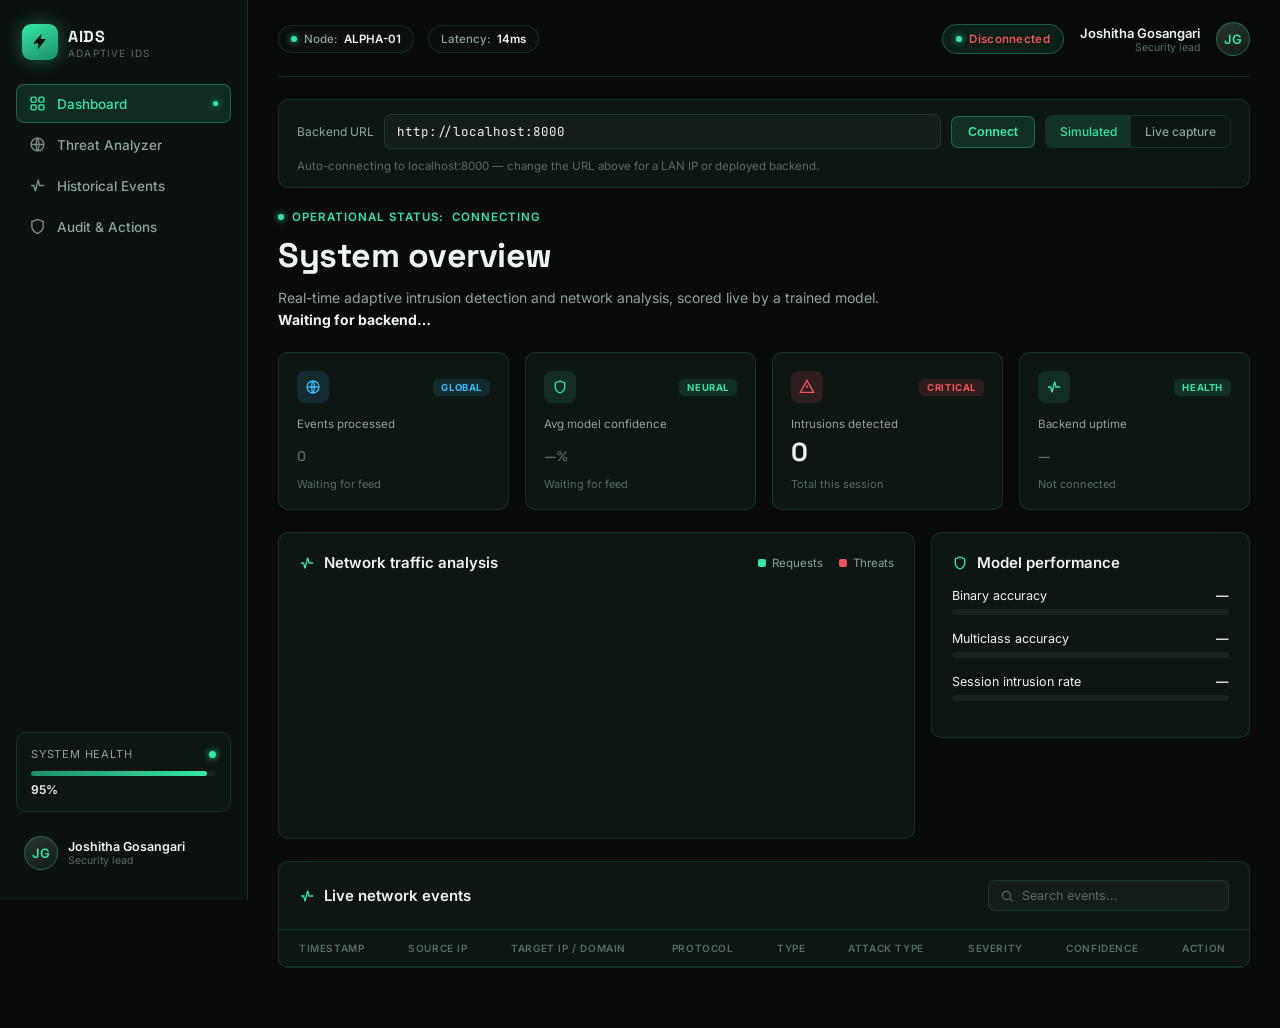
==== frontend/index.html @ ccc73e3b "Fix UI mock data on connection" ====
<!DOCTYPE html>
<html lang="en">
<head>
<meta charset="UTF-8">
<meta name="viewport" content="width=device-width, initial-scale=1.0">
<title>AIDS — Adaptive Intrusion Detection System</title>
<link rel="preconnect" href="https://fonts.googleapis.com">
<link href="https://fonts.googleapis.com/css2?family=Space+Grotesk:wght@500;600;700&family=Inter:wght@400;500;600&family=JetBrains+Mono:wght@400;500;600&display=swap" rel="stylesheet">
<style>
  :root{
    --bg:#080b0a;
    --bg-elev:#0c1210;
    --card:#0e1613;
    --card-hover:#101c17;
    --border:rgba(52,225,161,0.14);
    --border-strong:rgba(52,225,161,0.32);
    --green:#34e7a6;
    --green-dim:#1c8f68;
    --cyan:#38bdf8;
    --red:#f0525a;
    --amber:#f5b942;
    --text-primary:#eef4f1;
    --text-secondary:#8fa39a;
    --text-muted:#5a6b63;
    --radius:10px;
  }
  *{box-sizing:border-box; margin:0; padding:0;}
  body{
    background:var(--bg);
    color:var(--text-primary);
    font-family:'Inter',sans-serif;
    display:flex;
    min-height:100vh;
  }
  ::selection{ background:var(--green-dim); color:#04120c; }
  .mono{ font-family:'JetBrains Mono',monospace; }
  .display{ font-family:'Space Grotesk',sans-serif; }

  /* ---------- Sidebar ---------- */
  .sidebar{
    width:248px; flex-shrink:0; background:var(--bg-elev);
    border-right:1px solid var(--border); display:flex; flex-direction:column;
    padding:20px 16px; position:sticky; top:0; height:100vh;
  }
  .brand{ display:flex; align-items:center; gap:10px; padding:4px 6px 24px; }
  .brand-mark{
    width:36px; height:36px; border-radius:9px;
    background:linear-gradient(155deg,var(--green),var(--green-dim));
    display:flex; align-items:center; justify-content:center;
    box-shadow:0 0 18px rgba(52,225,161,0.35);
  }
  .brand-name{ font-family:'Space Grotesk',sans-serif; font-weight:700; font-size:16px; letter-spacing:0.5px; }
  .brand-sub{ font-size:10px; color:var(--text-muted); letter-spacing:1.2px; text-transform:uppercase; }

  nav{ display:flex; flex-direction:column; gap:2px; flex:1; }
  .nav-item{
    display:flex; align-items:center; gap:11px;
    padding:10px 12px; border-radius:8px;
    color:var(--text-secondary); font-size:13.5px; font-weight:500;
    cursor:pointer; border:1px solid transparent;
    transition:background .15s, color .15s; position:relative;
  }
  .nav-item svg{ width:17px; height:17px; flex-shrink:0; opacity:.85; }
  .nav-item:hover{ background:rgba(52,225,161,0.06); color:var(--text-primary); }
  .nav-item.active{
    background:rgba(52,225,161,0.12); color:var(--green); border-color:var(--border-strong);
  }
  .nav-item.active svg{ opacity:1; }
  .nav-dot{ width:5px; height:5px; border-radius:50%; background:var(--green); margin-left:auto; box-shadow:0 0 6px var(--green); }

  .health-card{ margin-top:16px; padding:14px; border-radius:var(--radius); background:var(--card); border:1px solid var(--border); }
  .health-top{ display:flex; justify-content:space-between; align-items:center; font-size:11px; color:var(--text-secondary); text-transform:uppercase; letter-spacing:.8px; margin-bottom:10px; }
  .health-dot{ width:7px; height:7px; border-radius:50%; background:var(--green); box-shadow:0 0 6px var(--green); }
  .health-bar-track{ height:5px; border-radius:4px; background:rgba(255,255,255,0.06); overflow:hidden; margin-bottom:6px; }
  .health-bar-fill{ height:100%; border-radius:4px; background:linear-gradient(90deg,var(--green-dim),var(--green)); width:95%; }
  .health-val{ font-size:12px; color:var(--text-primary); font-weight:600; }

  .profile-mini{ display:flex; align-items:center; gap:10px; margin-top:14px; padding:10px 8px; border-radius:8px; }
  .avatar{
    width:34px; height:34px; border-radius:50%;
    background:linear-gradient(155deg,#2a3630,#131a17);
    border:1px solid var(--border-strong);
    display:flex; align-items:center; justify-content:center;
    font-size:13px; font-weight:600; color:var(--green);
  }
  .profile-name{ font-size:12.5px; font-weight:600; }
  .profile-role{ font-size:10.5px; color:var(--text-muted); }

  /* ---------- Main ---------- */
  main{ flex:1; min-width:0; padding:22px 30px 60px; }
  .topbar{
    display:flex; align-items:center; justify-content:space-between;
    padding-bottom:20px; margin-bottom:22px; border-bottom:1px solid var(--border);
  }
  .topbar-left{ display:flex; align-items:center; gap:14px; }
  .pill{
    display:flex; align-items:center; gap:7px;
    font-size:11.5px; font-weight:500; color:var(--text-secondary);
    padding:6px 12px; border-radius:20px; border:1px solid var(--border);
    background:rgba(255,255,255,0.02);
  }
  .pill b{ color:var(--text-primary); font-weight:600; }
  .pulse{ width:6px; height:6px; border-radius:50%; background:var(--green); box-shadow:0 0 6px var(--green); animation:pulse 1.8s infinite; }
  @keyframes pulse{ 0%,100%{opacity:1;} 50%{opacity:.35;} }
  .topbar-right{ display:flex; align-items:center; gap:16px; }
  .topbar-user{ text-align:right; }
  .topbar-user .name{ font-size:13px; font-weight:600; }
  .topbar-user .role{ font-size:10.5px; color:var(--text-muted); }
  .live-badge{
    display:flex; align-items:center; gap:7px;
    background:rgba(52,225,161,0.1); border:1px solid var(--border-strong);
    color:var(--green); font-size:11.5px; font-weight:600;
    padding:7px 13px; border-radius:20px; letter-spacing:.3px;
  }

  .conn-bar{ background:var(--card); border:1px solid var(--border); border-radius:var(--radius); padding:14px 18px; margin-bottom:22px; }
  .conn-row{ display:flex; align-items:center; gap:10px; flex-wrap:wrap; }
  .conn-row label{ font-size:12px; color:var(--text-secondary); white-space:nowrap; }
  #backendUrl{
    flex:1; min-width:220px; background:rgba(255,255,255,0.03); border:1px solid var(--border);
    color:var(--text-primary); font-size:12.5px; padding:8px 12px; border-radius:7px; outline:none;
  }
  #backendUrl:focus{ border-color:var(--border-strong); }
  .conn-btn{
    background:rgba(52,225,161,0.12); border:1px solid var(--border-strong); color:var(--green);
    font-size:12.5px; font-weight:600; padding:8px 16px; border-radius:7px; cursor:pointer;
  }
  .conn-btn:hover{ background:rgba(52,225,161,0.2); }
  .mode-toggle{ display:flex; border:1px solid var(--border); border-radius:7px; overflow:hidden; }
  .mode-btn{
    background:none; border:none; color:var(--text-secondary); font-size:12px; font-weight:500;
    padding:8px 14px; cursor:pointer; font-family:'Inter',sans-serif;
  }
  .mode-btn.mode-active{ background:rgba(52,225,161,0.14); color:var(--green); }
  .conn-status{ margin-top:10px; font-size:11.5px; color:var(--text-muted); }
  .conn-status.ok{ color:var(--green); }
  .conn-status.err{ color:var(--red); }

  .status-line{ display:flex; align-items:center; gap:8px; color:var(--green); font-size:11.5px; font-weight:600; letter-spacing:1px; text-transform:uppercase; margin-bottom:10px; }
  h1.hero{ font-family:'Space Grotesk',sans-serif; font-weight:700; font-size:34px; letter-spacing:-0.5px; margin-bottom:10px; }
  .hero-desc{ color:var(--text-secondary); font-size:14px; max-width:640px; line-height:1.55; margin-bottom:22px; }
  .hero-desc b{ color:var(--text-primary); }

  .stat-grid{ display:grid; grid-template-columns:repeat(4,1fr); gap:16px; margin-bottom:22px; }
  .stat-card{
    background:var(--card); border:1px solid var(--border); border-radius:var(--radius);
    padding:18px; transition:border-color .2s, transform .2s;
  }
  .stat-card:hover{ border-color:var(--border-strong); transform:translateY(-1px); }
  .stat-top{ display:flex; align-items:center; justify-content:space-between; margin-bottom:14px; }
  .stat-icon{ width:32px; height:32px; border-radius:8px; display:flex; align-items:center; justify-content:center; }
  .stat-icon svg{ width:16px; height:16px; }
  .stat-tag{ font-size:9.5px; font-weight:700; letter-spacing:.6px; padding:3px 8px; border-radius:5px; }
  .stat-label{ font-size:11.5px; color:var(--text-secondary); margin-bottom:4px; }
  .stat-value{ font-family:'Space Grotesk',sans-serif; font-size:26px; font-weight:700; }
  .stat-value span{ font-size:14px; color:var(--text-muted); font-weight:500; }
  .stat-foot{ font-size:11px; margin-top:8px; display:flex; align-items:center; gap:5px; }

  .c-global .stat-icon{ background:rgba(56,189,248,0.12); color:var(--cyan); }
  .c-global .stat-tag{ background:rgba(56,189,248,0.12); color:var(--cyan); }
  .c-neural .stat-icon{ background:rgba(52,225,161,0.12); color:var(--green); }
  .c-neural .stat-tag{ background:rgba(52,225,161,0.12); color:var(--green); }
  .c-critical .stat-icon{ background:rgba(240,82,90,0.14); color:var(--red); }
  .c-critical .stat-tag{ background:rgba(240,82,90,0.14); color:var(--red); }
  .c-health .stat-icon{ background:rgba(52,225,161,0.12); color:var(--green); }
  .c-health .stat-tag{ background:rgba(52,225,161,0.12); color:var(--green); }
  .foot-up{ color:var(--green); } .foot-warn{ color:var(--red); } .foot-neutral{ color:var(--text-muted); }

  .insight-panel{
    background:linear-gradient(180deg, rgba(52,225,161,0.05), transparent 60%), var(--card);
    border:1px solid var(--border); border-radius:var(--radius);
    padding:20px 22px; margin-bottom:22px;
  }
  .insight-head{ display:flex; align-items:center; gap:9px; margin-bottom:12px; font-weight:600; font-size:14.5px; }
  .insight-head svg{ width:16px; height:16px; color:var(--green); }
  .insight-panel p{ font-size:13px; color:var(--text-secondary); line-height:1.75; }
  .insight-panel p + p{ margin-top:10px; }
  .insight-panel b{ color:var(--text-primary); }
  .insight-src{ margin-top:12px; font-size:11px; color:var(--text-muted); font-style:italic; }

  .grid-2{ display:grid; grid-template-columns:2fr 1fr; gap:16px; margin-bottom:22px; align-items:start; }
  .panel{ background:var(--card); border:1px solid var(--border); border-radius:var(--radius); padding:20px; }
  .panel-head{ display:flex; align-items:center; justify-content:space-between; margin-bottom:16px; }
  .panel-title{ display:flex; align-items:center; gap:9px; font-weight:600; font-size:15px; }
  .panel-title svg{ width:16px; height:16px; color:var(--green); }
  .legend{ display:flex; gap:16px; margin-left:auto; font-size:11.5px; color:var(--text-secondary); }
  .legend span{ display:inline-flex; align-items:center; gap:6px; }
  .dot{ width:8px; height:8px; border-radius:2px; }

  #chartWrap{ position:relative; height:230px; margin-top:4px; }
  #tooltip{
    position:absolute; pointer-events:none; opacity:0; transition:opacity .1s;
    background:#0c1512; border:1px solid var(--border-strong); border-radius:8px;
    padding:8px 12px; font-size:11.5px; z-index:5; white-space:nowrap;
  }
  #tooltip .t-time{ color:var(--text-muted); margin-bottom:4px; font-family:'JetBrains Mono',monospace; }
  #tooltip .t-row{ display:flex; justify-content:space-between; gap:14px; }

  .posture-row{ margin-bottom:16px; }
  .posture-top{ display:flex; justify-content:space-between; font-size:12.5px; margin-bottom:6px; }
  .posture-top b{ font-weight:600; }
  .posture-track{ height:6px; border-radius:4px; background:rgba(255,255,255,0.05); overflow:hidden; }
  .posture-fill{ height:100%; border-radius:4px; }
  .ai-note{
    margin-top:18px; padding:12px 14px; border-radius:8px;
    background:rgba(52,225,161,0.06); border:1px solid var(--border);
    font-size:12px; color:var(--text-secondary); line-height:1.6;
    display:flex; gap:10px;
  }
  .ai-note .bar{ width:3px; border-radius:2px; background:var(--green); flex-shrink:0; }
  .ai-note b{ color:var(--text-primary); }

  .table-panel{ background:var(--card); border:1px solid var(--border); border-radius:var(--radius); overflow:hidden; }
  .table-top{ display:flex; align-items:center; gap:12px; padding:18px 20px; border-bottom:1px solid var(--border); flex-wrap:wrap; }
  .table-title{ display:flex; align-items:center; gap:9px; font-weight:600; font-size:15px; margin-right:auto; }
  .table-title svg{ width:16px; height:16px; color:var(--green); }
  .search-box{
    display:flex; align-items:center; gap:8px;
    background:rgba(255,255,255,0.03); border:1px solid var(--border); border-radius:7px;
    padding:7px 11px; min-width:200px;
  }
  .search-box svg{ width:14px; height:14px; color:var(--text-muted); flex-shrink:0; }
  .search-box input{
    background:none; border:none; outline:none; color:var(--text-primary);
    font-size:12.5px; width:100%; font-family:'Inter',sans-serif;
  }
  .search-box input::placeholder{ color:var(--text-muted); }
  select{
    background:rgba(255,255,255,0.03); border:1px solid var(--border); color:var(--text-secondary);
    font-size:12px; padding:7px 10px; border-radius:7px; outline:none; font-family:'Inter',sans-serif;
    cursor:pointer;
  }
  select:hover{ border-color:var(--border-strong); }

  table{ width:100%; border-collapse:collapse; }
  thead th{
    text-align:left; font-size:10px; letter-spacing:.6px; text-transform:uppercase;
    color:var(--text-muted); font-weight:600; padding:12px 20px; border-bottom:1px solid var(--border);
    white-space:nowrap;
  }
  tbody td{ padding:13px 20px; font-size:12.5px; border-bottom:1px solid rgba(255,255,255,0.03); white-space:nowrap; }
  tbody tr{ transition:background .3s; }
  tbody tr:hover{ background:rgba(52,225,161,0.03); }
  tbody tr.new-row{ animation:rowIn .6s ease; }
  @keyframes rowIn{ from{ background:rgba(52,225,161,0.14); } to{ background:transparent; } }
  .badge{ display:inline-block; font-size:11px; font-weight:600; padding:4px 10px; border-radius:5px; }
  .badge-normal{ background:rgba(52,225,161,0.12); color:var(--green); }
  .badge-intrusion{ background:rgba(240,82,90,0.14); color:var(--red); }
  .proto-badge{ font-family:'JetBrains Mono',monospace; font-size:10.5px; background:rgba(255,255,255,0.05); padding:3px 8px; border-radius:5px; color:var(--text-secondary); }
  .sev-badge{ font-size:10.5px; font-weight:700; padding:3px 9px; border-radius:5px; letter-spacing:.3px; }
  .sev-critical{ background:var(--red); color:#3a0508; }
  .sev-low{ background:rgba(245,185,66,0.15); color:var(--amber); }
  .sev-none{ color:var(--text-muted); }
  .ip{ font-family:'JetBrains Mono',monospace; font-size:12px; color:var(--cyan); cursor:pointer; text-decoration:underline; }
  .ip:hover { color:var(--green); }
  .conf-high{ color:var(--green); font-weight:600; }
  .conf-low{ color:var(--amber); font-weight:600; }
  .attack-type{ font-size:11.5px; color:var(--text-secondary); }
  .action-icons{ display:flex; gap:10px; }
  .action-icons button{
    background:none; border:1px solid var(--border); border-radius:6px; width:26px; height:26px;
    display:flex; align-items:center; justify-content:center; cursor:pointer; color:var(--text-secondary);
  }
  .action-icons button:hover{ border-color:var(--border-strong); color:var(--green); }
  .action-icons svg{ width:13px; height:13px; }
  .table-empty{ padding:40px 20px; text-align:center; color:var(--text-muted); font-size:13px; }

  ::-webkit-scrollbar{ width:8px; height:8px; }
  ::-webkit-scrollbar-thumb{ background:rgba(52,225,161,0.18); border-radius:8px; }
  ::-webkit-scrollbar-track{ background:transparent; }

  @media(max-width:1100px){
    .stat-grid{ grid-template-columns:repeat(2,1fr); }
    .grid-2{ grid-template-columns:1fr; }
  }

  /* Modal */
  .modal-overlay {
    position:fixed; top:0; left:0; width:100%; height:100%; background:rgba(0,0,0,0.7);
    display:flex; align-items:center; justify-content:center; z-index:100; opacity:0; pointer-events:none; transition:opacity .2s;
  }
  .modal-overlay.open { opacity:1; pointer-events:auto; }
  .modal-box {
    background:var(--card); border:1px solid var(--border); border-radius:var(--radius); padding:24px;
    width:90%; max-width:500px; transform:scale(0.95); transition:transform .2s;
  }
  .modal-overlay.open .modal-box { transform:scale(1); }
  .modal-close { float:right; background:none; border:none; color:var(--text-muted); cursor:pointer; font-size:20px; }
  .modal-close:hover { color:var(--text-primary); }

  .toast {
    position:fixed; bottom:20px; right:20px; background:var(--card); border:1px solid var(--border-strong);
    color:var(--green); padding:12px 20px; border-radius:8px; z-index:1000; display:flex; align-items:center; gap:10px;
    box-shadow: 0 4px 12px rgba(0,0,0,0.5); transform:translateY(100px); opacity:0; transition:all 0.3s;
  }
  .toast.show { transform:translateY(0); opacity:1; }
</style>
</head>
<body>

<aside class="sidebar">
  <div class="brand">
    <div class="brand-mark">
      <svg width="18" height="18" viewBox="0 0 24 24" fill="#04120c"><path d="M13 2L3 14h7l-1 8 11-14h-7l1-6z"/></svg>
    </div>
    <div>
      <div class="brand-name">AIDS</div>
      <div class="brand-sub">Adaptive IDS</div>
    </div>
  </div>

  <nav>
    <div class="nav-item active" onclick="switchTab('live')">
      <svg viewBox="0 0 24 24" fill="none" stroke="currentColor" stroke-width="2"><rect x="3" y="3" width="7" height="7" rx="1.5"/><rect x="14" y="3" width="7" height="7" rx="1.5"/><rect x="3" y="14" width="7" height="7" rx="1.5"/><rect x="14" y="14" width="7" height="7" rx="1.5"/></svg>
      Dashboard <span class="nav-dot"></span>
    </div>
    <div class="nav-item" onclick="switchTab('incidents')">
      <svg viewBox="0 0 24 24" fill="none" stroke="currentColor" stroke-width="2"><circle cx="12" cy="12" r="9"/><path d="M3 12h18M12 3c2.5 2.5 2.5 15.5 0 18M12 3c-2.5 2.5-2.5 15.5 0 18"/></svg>
      Threat Analyzer
    </div>
    <div class="nav-item" onclick="switchTab('history')">
      <svg viewBox="0 0 24 24" fill="none" stroke="currentColor" stroke-width="2"><path d="M3 12h4l2 8 4-16 2 8h6"/></svg>
      Historical Events
    </div>
    <div class="nav-item" onclick="switchTab('audit')">
      <svg viewBox="0 0 24 24" fill="none" stroke="currentColor" stroke-width="2"><path d="M12 22s8-4 8-10V5l-8-3-8 3v7c0 6 8 10 8 10z"/></svg>
      Audit & Actions
    </div>
  </nav>

  <div class="health-card">
    <div class="health-top"><span>System health</span><span class="health-dot"></span></div>
    <div class="health-bar-track"><div class="health-bar-fill" id="healthFill"></div></div>
    <div class="health-val"><span id="healthVal">95</span>%</div>
  </div>

  <div class="profile-mini">
    <div class="avatar">JG</div>
    <div>
      <div class="profile-name">Joshitha Gosangari</div>
      <div class="profile-role">Security lead</div>
    </div>
  </div>
</aside>

<main>
  <div class="topbar">
    <div class="topbar-left">
      <div class="pill"><span class="pulse"></span> Node: <b>ALPHA-01</b></div>
      <div class="pill">Latency: <b id="latencyVal">14ms</b></div>
    </div>
    <div class="topbar-right">
      <div class="live-badge" id="liveBadge"><span class="pulse"></span> <span id="liveBadgeText">Connecting…</span></div>
      <div class="topbar-user"><div class="name">Joshitha Gosangari</div><div class="role">Security lead</div></div>
      <div class="avatar">JG</div>
    </div>
  </div>

  <div class="conn-bar">
    <div class="conn-row">
      <label>Backend URL</label>
      <input id="backendUrl" type="text" placeholder="http://localhost:8000" class="mono">
      <button id="connectBtn" class="conn-btn">Connect</button>
      <div class="mode-toggle">
        <button id="modeSimBtn" class="mode-btn mode-active" data-mode="simulated">Simulated</button>
        <button id="modeLiveBtn" class="mode-btn" data-mode="live">Live capture</button>
      </div>
    </div>
    <div id="connStatus" class="conn-status">Auto-connecting to localhost:8000 — change the URL above for a LAN IP or deployed backend.</div>
  </div>

  <!-- VIEW: LIVE -->
  <section id="sec-live" class="view-section">
    <div class="status-line"><span class="pulse"></span> Operational status: <span id="opStatus">connecting</span></div>
    <h1 class="hero display">System overview</h1>
    <p class="hero-desc">Real-time adaptive intrusion detection and network analysis, scored live by a trained model. <b id="nodeCount">Waiting for backend…</b></p>

    <div class="stat-grid">
      <div class="stat-card c-global">
        <div class="stat-top">
          <div class="stat-icon"><svg viewBox="0 0 24 24" fill="none" stroke="currentColor" stroke-width="2"><circle cx="12" cy="12" r="9"/><path d="M3 12h18M12 3c2.5 2.5 2.5 15.5 0 18M12 3c-2.5 2.5-2.5 15.5 0 18"/></svg></div>
          <span class="stat-tag">GLOBAL</span>
        </div>
        <div class="stat-label">Events processed</div>
        <div class="stat-value display"><span id="attackAvg">0</span></div>
        <div class="stat-foot foot-neutral" id="attackAvgFoot">Waiting for feed</div>
      </div>
      <div class="stat-card c-neural">
        <div class="stat-top">
          <div class="stat-icon"><svg viewBox="0 0 24 24" fill="none" stroke="currentColor" stroke-width="2"><path d="M12 3l7 3v6c0 4.5-3 7.5-7 9-4-1.5-7-4.5-7-9V6l7-3z"/></svg></div>
          <span class="stat-tag">NEURAL</span>
        </div>
        <div class="stat-label">Avg model confidence</div>
        <div class="stat-value display"><span id="detAcc">—</span><span>%</span></div>
        <div class="stat-foot foot-neutral" id="detAccFoot">Waiting for feed</div>
      </div>
      <div class="stat-card c-critical">
        <div class="stat-top">
          <div class="stat-icon"><svg viewBox="0 0 24 24" fill="none" stroke="currentColor" stroke-width="2"><path d="M12 2l10 18H2L12 2z"/><path d="M12 9v5M12 17h.01"/></svg></div>
          <span class="stat-tag">CRITICAL</span>
        </div>
        <div class="stat-label">Intrusions detected</div>
        <div class="stat-value display" id="activeThreats">0</div>
        <div class="stat-foot foot-neutral" id="activeThreatsFoot">Total this session</div>
      </div>
      <div class="stat-card c-health">
        <div class="stat-top">
          <div class="stat-icon"><svg viewBox="0 0 24 24" fill="none" stroke="currentColor" stroke-width="2"><path d="M3 12h4l2 8 4-16 2 8h6"/></svg></div>
          <span class="stat-tag">HEALTH</span>
        </div>
        <div class="stat-label">Backend uptime</div>
        <div class="stat-value display"><span id="uptime">—</span></div>
        <div class="stat-foot foot-neutral" id="uptimeFoot">Not connected</div>
      </div>
    </div>

    <div class="grid-2">
      <div class="panel">
        <div class="panel-head">
          <div class="panel-title"><svg viewBox="0 0 24 24" fill="none" stroke="currentColor" stroke-width="2"><path d="M3 12h4l2 8 4-16 2 8h6"/></svg>Network traffic analysis</div>
          <div class="legend">
            <span><span class="dot" style="background:var(--green)"></span>Requests</span>
            <span><span class="dot" style="background:var(--red)"></span>Threats</span>
          </div>
        </div>
        <div id="chartWrap">
          <svg id="chartSvg" viewBox="0 0 760 210" preserveAspectRatio="none" style="width:100%; height:100%; overflow:visible;"></svg>
          <div id="tooltip"></div>
        </div>
      </div>

      <div class="panel">
        <div class="panel-title" style="margin-bottom:16px;"><svg viewBox="0 0 24 24" fill="none" stroke="currentColor" stroke-width="2"><path d="M12 3l7 3v6c0 4.5-3 7.5-7 9-4-1.5-7-4.5-7-9V6l7-3z"/></svg>Model performance</div>
        <div class="posture-row">
          <div class="posture-top"><span>Binary accuracy</span><b id="metricBinAcc">—</b></div>
          <div class="posture-track"><div class="posture-fill" id="metricBinFill" style="width:0%; background:var(--green);"></div></div>
        </div>
        <div class="posture-row">
          <div class="posture-top"><span>Multiclass accuracy</span><b id="metricMultiAcc">—</b></div>
          <div class="posture-track"><div class="posture-fill" id="metricMultiFill" style="width:0%; background:var(--cyan);"></div></div>
        </div>
        <div class="posture-row">
          <div class="posture-top"><span>Session intrusion rate</span><b id="metricIntrusionRate">—</b></div>
          <div class="posture-track"><div class="posture-fill" id="metricIntrusionFill" style="width:0%; background:var(--amber);"></div></div>
        </div>
      </div>
    </div>

    <div class="table-panel">
      <div class="table-top">
        <div class="table-title"><svg viewBox="0 0 24 24" fill="none" stroke="currentColor" stroke-width="2"><path d="M3 12h4l2 8 4-16 2 8h6"/></svg>Live network events</div>
        <div class="search-box">
          <svg viewBox="0 0 24 24" fill="none" stroke="currentColor" stroke-width="2"><circle cx="11" cy="11" r="7"/><path d="M21 21l-4-4"/></svg>
          <input id="searchInput" placeholder="Search events...">
        </div>
      </div>
      <div style="max-height:420px; overflow-y:auto;">
        <table>
          <thead>
            <tr>
              <th>Timestamp</th><th>Source IP</th><th>Target IP / Domain</th><th>Protocol</th>
              <th>Type</th><th>Attack type</th><th>Severity</th><th>Confidence</th><th>Action</th>
            </tr>
          </thead>
          <tbody id="eventsBody"></tbody>
        </table>
        <div id="emptyState" class="table-empty" style="display:none;">No events match your filters.</div>
      </div>
    </div>
  </section>

  <!-- VIEW: INCIDENTS -->
  <section id="sec-incidents" class="view-section" style="display:none;">
    <h1 class="hero display">Threat Analyzer & Model Management</h1>
    <p class="hero-desc">Correlated security incidents and incremental retraining dashboard.</p>
    
    <div class="table-panel" style="margin-bottom: 22px;">
      <div class="table-top">
        <div class="table-title">Model Management</div>
        <div id="driftBadge" style="margin-left:auto; display:none; align-items:center; gap:8px; font-size:12px; font-weight:600; padding:6px 12px; border-radius:6px; border:1px solid var(--border);">
           Data Drift: <span id="driftVal" style="font-family:'Space Grotesk',sans-serif; font-size:15px;">—</span>
        </div>
      </div>
      <div style="padding: 20px;">
        <p style="font-size:13px; color:var(--text-secondary); margin-bottom:15px;">
          Analysts can correct false positives from the live feed. Trigger retraining to incorporate labeled events into the Random Forest models.
        </p>
        <button class="conn-btn" id="retrainBtn" onclick="triggerRetrain()" style="border-color:var(--cyan); color:var(--cyan); background:rgba(56,189,248,0.12);">Trigger Incremental Retraining</button>
        <span id="retrainStatus" style="margin-left: 10px; font-size:12.5px; color:var(--text-muted);"></span>
      </div>
    </div>
    
    <div class="table-panel">
      <div class="table-top">
        <div class="table-title">Active & Historical Incidents</div>
        <button class="conn-btn" onclick="fetchIncidents()">Refresh</button>
      </div>
      <div style="max-height:600px; overflow-y:auto;">
        <table>
          <thead>
            <tr>
              <th>ID</th><th>Last Updated</th><th>Source IP</th><th>Attack Type</th><th>Severity</th><th>Status</th>
            </tr>
          </thead>
          <tbody id="incidentsBody"></tbody>
        </table>
      </div>
    </div>
  </section>

  <!-- VIEW: HISTORY -->
  <section id="sec-history" class="view-section" style="display:none;">
    <h1 class="hero display">Event History</h1>
    <p class="hero-desc">Search and filter historical events directly from the persistent database.</p>
    <div class="table-panel">
      <div class="table-top">
        <div class="table-title">Database Search</div>
        <div style="display:flex; gap:10px;">
          <button class="conn-btn" onclick="fetchHistory()">Query DB</button>
          <button class="conn-btn" onclick="exportTableToCSV('historyBody', 'historical_events.csv')" style="background:var(--surface); border:1px solid var(--border); color:var(--text);">Export CSV</button>
        </div>
      </div>
      <div style="max-height:600px; overflow-y:auto;">
        <table>
          <thead>
            <tr>
              <th>Timestamp</th><th>Source IP</th><th>Target IP / Domain</th><th>Protocol</th>
              <th>Type</th><th>Attack type</th><th>Severity</th>
            </tr>
          </thead>
          <tbody id="historyBody"></tbody>
        </table>
      </div>
    </div>
  </section>

  <!-- VIEW: AUDIT -->
  <section id="sec-audit" class="view-section" style="display:none;">
    <h1 class="hero display">Audit Trail & Responses</h1>
    <p class="hero-desc">Immutable log of system actions, defensive firewall responses, and ML operations.</p>
    <div class="table-panel">
      <div class="table-top">
        <div class="table-title">System Audit Log</div>
        <div style="display:flex; gap:10px;">
          <button class="conn-btn" onclick="fetchAudit()">Refresh Logs</button>
          <button class="conn-btn" onclick="exportTableToCSV('auditBody', 'audit_log.csv')" style="background:var(--surface); border:1px solid var(--border); color:var(--text);">Export CSV</button>
        </div>
      </div>
      <div style="max-height:600px; overflow-y:auto;">
        <table>
          <thead>
            <tr>
              <th>Timestamp</th><th>Actor</th><th>Action</th><th>Target</th><th>Reason</th><th>Status</th>
            </tr>
          </thead>
          <tbody id="auditBody"></tbody>
        </table>
      </div>
    </div>
  </section>

</main>

<!-- IP Profile Modal -->
<div class="modal-overlay" id="ipModal">
  <div class="modal-box">
    <button class="modal-close" onclick="closeIpModal()">&times;</button>
    <h2 class="display" style="margin-bottom:10px; font-size:22px;">IP Investigation</h2>
    <div class="mono" id="modalIp" style="color:var(--cyan); font-size:16px; margin-bottom:20px;"></div>
    
    <div style="display:flex; justify-content:space-between; background:rgba(255,255,255,0.05); padding:15px; border-radius:8px; margin-bottom:15px;">
      <div>
        <div style="font-size:11px; color:var(--text-secondary);">Total Events</div>
        <div style="font-size:18px; font-weight:bold;" id="modalEvents">0</div>
      </div>
      <div>
        <div style="font-size:11px; color:var(--text-secondary);">Intrusions</div>
        <div style="font-size:18px; font-weight:bold; color:var(--red);" id="modalIntrusions">0</div>
      </div>
      <div>
        <div style="font-size:11px; color:var(--text-secondary);">Correlated Incidents</div>
        <div style="font-size:18px; font-weight:bold;" id="modalIncidents">0</div>
      </div>
    </div>

    <div style="margin-bottom:20px;">
      <div style="font-size:12px; color:var(--text-secondary); margin-bottom:6px;">Known Attack Signatures (Internal)</div>
      <div id="modalAttacks" style="font-size:13px; color:var(--text-primary);">None</div>
    </div>

    <!-- Threat Intelligence Block -->
    <div style="margin-bottom:24px; padding:16px; background:rgba(255,255,255,0.03); border:1px solid var(--border); border-radius:8px;">
      <div style="display:flex; justify-content:space-between; align-items:center; margin-bottom:12px;">
        <div style="font-size:12px; font-weight:600; color:var(--text-secondary);"><svg viewBox="0 0 24 24" fill="none" stroke="currentColor" stroke-width="2" style="width:14px;height:14px;vertical-align:-3px;margin-right:4px;"><path d="M12 22s8-4 8-10V5l-8-3-8 3v7c0 6 8 10 8 10z"/></svg>External Threat Intelligence</div>
        <div id="tiRiskBadge" style="font-size:10px; font-weight:700; padding:3px 8px; border-radius:12px;"></div>
      </div>
      <div style="display:grid; grid-template-columns:1fr 1fr; gap:10px; font-size:12px;">
        <div><span style="color:var(--text-muted);">Location:</span> <span id="tiLocation" style="color:var(--text-primary);">—</span></div>
        <div><span style="color:var(--text-muted);">ASN:</span> <span id="tiAsn" style="color:var(--text-primary);">—</span></div>
      </div>
      <div id="tiTagsWrap" style="margin-top:12px; display:none; gap:6px; flex-wrap:wrap;"></div>
    </div>

    <button class="conn-btn" style="width:100%; border-color:var(--red); color:var(--red); background:rgba(240,82,90,0.1);" onclick="blockModalIp()">Block IP Address</button>
  </div>
</div>

<div class="toast" id="toast">
  <svg viewBox="0 0 24 24" width="20" height="20" fill="none" stroke="currentColor" stroke-width="2"><path d="M22 11.08V12a10 10 0 11-5.93-9.14"/><path d="M22 4L12 14.01l-3-3"/></svg>
  <span id="toastMsg">Action completed.</span>
</div>

<script>
const LS_KEY = 'aids_backend_url';
let backendUrl = localStorage.getItem(LS_KEY) || 'http://localhost:8000';
let ws = null;
let currentMode = 'simulated';
let events = [];
const MAX_EVENTS = 300;
let chartBuckets = [];
const BUCKET_SECONDS = 10, MAX_BUCKETS = 30;

document.getElementById('backendUrl').value = backendUrl;

function switchTab(tabId) {
  document.querySelectorAll('.nav-item').forEach(el => el.classList.remove('active'));
  event.currentTarget.classList.add('active');
  document.querySelectorAll('.view-section').forEach(el => el.style.display = 'none');
  document.getElementById('sec-' + tabId).style.display = 'block';

  if (tabId === 'incidents') fetchIncidents();
  if (tabId === 'history') fetchHistory();
  if (tabId === 'audit') fetchAudit();
}

function showToast(msg) {
  const t = document.getElementById('toast');
  document.getElementById('toastMsg').textContent = msg;
  t.classList.add('show');
  setTimeout(() => t.classList.remove('show'), 3000);
}

async function triggerResponse(action, target) {
  try {
    const res = await fetch(backendUrl + '/api/response', {
      method: 'POST', headers: {'Content-Type':'application/json'},
      body: JSON.stringify({action, target, reason: "Manual analyst action"})
    });
    if(res.ok) showToast(`${action} applied to ${target} and logged.`);
  } catch(e) { console.error(e); }
}

async function updateIncidentStatus(id, selectEl) {
  const status = selectEl.value;
  try {
    await fetch(backendUrl + `/api/incidents/${id}/status`, {
      method: 'PATCH', headers: {'Content-Type':'application/json'},
      body: JSON.stringify({status})
    });
    showToast(`Incident #${id} updated to ${status}.`);
  } catch(e) { console.error(e); }
}

async function correctLabel(eventId, label) {
  try {
    const res = await fetch(backendUrl + `/api/events/${eventId}/label`, {
      method: 'POST', headers: {'Content-Type':'application/json'},
      body: JSON.stringify({label})
    });
    if(res.ok) showToast(`Event marked for retraining as ${label}.`);
  } catch(e) { console.error(e); }
}

async function triggerRetrain() {
  const btn = document.getElementById('retrainBtn');
  const status = document.getElementById('retrainStatus');
  btn.disabled = true;
  status.textContent = 'Retraining models... this may take a moment.';
  try {
    const res = await fetch(backendUrl + '/api/retrain', {method: 'POST'});
    const data = await res.json();
    if (data.status === 'success') {
       status.textContent = `Success! ${data.message}`;
       showToast("Models retrained and reloaded successfully.");
    } else {
       status.textContent = data.message;
    }
  } catch(e) { 
    status.textContent = 'Retraining failed. See console.';
  }
  btn.disabled = false;
}

async function fetchIncidents() {
  if(!backendUrl) return;
  try {
    const res = await fetch(backendUrl + '/api/incidents');
    const data = await res.json();
    const tbody = document.getElementById('incidentsBody');
    tbody.innerHTML = data.map(i => `
      <tr>
        <td>#${i.id}</td>
        <td class="mono" style="color:var(--text-muted);">${new Date(i.updated_at).toLocaleTimeString()}</td>
        <td class="ip" onclick="openIpModal('${i.source_ip}')">${i.source_ip}</td>
        <td class="attack-type">${i.attack_type}</td>
        <td>${sevBadge(i.severity)}</td>
        <td>
          <select onchange="updateIncidentStatus(${i.id}, this)">
            <option value="New" ${i.status==='New'?'selected':''}>New</option>
            <option value="Investigating" ${i.status==='Investigating'?'selected':''}>Investigating</option>
            <option value="Contained" ${i.status==='Contained'?'selected':''}>Contained</option>
            <option value="Resolved" ${i.status==='Resolved'?'selected':''}>Resolved</option>
          </select>
        </td>
      </tr>
    `).join('');
  } catch(e) {}
}

async function fetchHistory() {
  if(!backendUrl) return;
  try {
    const res = await fetch(backendUrl + '/api/events?limit=100');
    const data = await res.json();
    const tbody = document.getElementById('historyBody');
    tbody.innerHTML = data.map(e => `
      <tr>
        <td class="mono" style="color:var(--text-muted);">${new Date(e.timestamp).toLocaleTimeString()}</td>
        <td class="ip" onclick="openIpModal('${e.source_ip}')">${e.source_ip}</td>
        <td class="ip">${e.url ? e.url + '<br><span style="font-size:10px; color:var(--text-muted);">' + e.dest_ip + '</span>' : e.dest_ip}</td>
        <td><span class="proto-badge">${e.protocol}</span></td>
        <td>${e.status === 'Normal' ? '<span class="badge badge-normal">Normal</span>' : (e.status === 'Anomaly' ? '<span class="badge" style="background:rgba(245,185,66,0.15); color:var(--amber);">Anomaly</span>' : '<span class="badge badge-intrusion">Intrusion</span>')}</td>
        <td class="attack-type">${e.attack_type || '—'}</td>
        <td>${sevBadge(e.severity)}</td>
      </tr>
      </tr>
    `).join('');
  } catch(e) {}
}

async function fetchAudit() {
  if(!backendUrl) return;
  try {
    const res = await fetch(backendUrl + '/api/audit?limit=100');
    const data = await res.json();
    const tbody = document.getElementById('auditBody');
    tbody.innerHTML = data.map(a => `
      <tr>
        <td class="mono" style="color:var(--text-muted);">${new Date(a.timestamp).toLocaleTimeString()}</td>
        <td><span class="badge" style="background:rgba(255,255,255,0.1);">${a.actor}</span></td>
        <td><span class="proto-badge">${a.action}</span></td>
        <td class="mono">${a.target}</td>
        <td>${a.reason}</td>
        <td><span style="color:var(--green)">${a.status}</span></td>
      </tr>
    `).join('');
  } catch(e) {}
}

let activeIp = '';
async function openIpModal(ip) {
  activeIp = ip;
  document.getElementById('modalIp').textContent = ip;
  document.getElementById('ipModal').classList.add('open');
  try {
    const res = await fetch(backendUrl + '/api/ip/' + ip);
    const data = await res.json();
    document.getElementById('modalEvents').textContent = data.total_events;
    document.getElementById('modalIntrusions').textContent = data.intrusion_count;
    document.getElementById('modalIncidents').textContent = data.incidents;
    document.getElementById('modalAttacks').textContent = data.attack_types.length ? data.attack_types.join(', ') : 'None';
    
    // Fetch TI Enrichment
    document.getElementById('tiLocation').textContent = 'Loading...';
    document.getElementById('tiAsn').textContent = 'Loading...';
    document.getElementById('tiRiskBadge').textContent = '...';
    document.getElementById('tiRiskBadge').style.background = 'transparent';
    document.getElementById('tiTagsWrap').style.display = 'none';
    
    const tiRes = await fetch(backendUrl + '/api/ip/' + ip + '/enrich');
    const tiData = await tiRes.json();
    
    document.getElementById('tiLocation').textContent = tiData.country;
    document.getElementById('tiAsn').textContent = tiData.asn;
    
    const badge = document.getElementById('tiRiskBadge');
    badge.textContent = `RISK SCORE: ${tiData.risk_score}`;
    if(tiData.risk_score > 70) {
      badge.style.background = 'rgba(240,82,90,0.15)'; badge.style.color = 'var(--red)';
    } else if (tiData.risk_score > 30) {
      badge.style.background = 'rgba(245,185,66,0.15)'; badge.style.color = 'var(--amber)';
    } else {
      badge.style.background = 'rgba(52,225,161,0.15)'; badge.style.color = 'var(--green)';
    }
    
    if(tiData.tags && tiData.tags.length > 0) {
      const wrap = document.getElementById('tiTagsWrap');
      wrap.style.display = 'flex';
      wrap.innerHTML = tiData.tags.map(t => `<span style="font-size:10px; background:rgba(255,255,255,0.05); padding:3px 6px; border-radius:4px; color:var(--text-secondary);">${t}</span>`).join('');
    }
    
  } catch(e) {}
}
function closeIpModal() { document.getElementById('ipModal').classList.remove('open'); }
function blockModalIp() { triggerResponse('BLOCK_IP', activeIp); closeIpModal(); }

// ---------------- Backend Connection ----------------
function toWsUrl(httpUrl){ return httpUrl.trim().replace(/\/+$/,'').replace(/^http/,'ws') + '/ws'; }

function connect(){
  backendUrl = document.getElementById('backendUrl').value.trim().replace(/\/+$/,'');
  if(!backendUrl) return;
  localStorage.setItem(LS_KEY, backendUrl);
  if(ws) try{ ws.close(); }catch(e){}
  
  document.getElementById('liveBadgeText').textContent = 'Connecting…';
  
  ws = new WebSocket(toWsUrl(backendUrl));
  ws.onopen = () => {
    document.getElementById('liveBadgeText').textContent = 'Live sync active';
    document.getElementById('liveBadge').style.color = 'var(--green)';
    document.getElementById('opStatus').textContent = 'nominal';
    document.getElementById('nodeCount').textContent = '— Connected securely';
    document.getElementById('attackAvgFoot').textContent = 'Total since boot';
    document.getElementById('detAccFoot').textContent = 'Real-time inference';
    document.getElementById('uptimeFoot').textContent = 'Seconds';
  };
  ws.onmessage = (msg) => {
    let data;
    try{ data = JSON.parse(msg.data); } catch(e){ return; }
    if(data.type === 'hello') { currentMode = data.mode; return; }
    ingestEvent(data);
  };
  ws.onclose = () => {
    document.getElementById('liveBadgeText').textContent = 'Disconnected';
    document.getElementById('liveBadge').style.color = 'var(--red)';
    setTimeout(connect, 3000);
  };
}
document.getElementById('connectBtn').addEventListener('click', connect);

function sevBadge(sev){
  if(sev === 'CRITICAL') return `<span class="sev-badge sev-critical">CRITICAL</span>`;
  if(sev === 'LOW') return `<span class="sev-badge sev-low">LOW</span>`;
  return `<span class="sev-badge sev-none">—</span>`;
}

function ingestEvent(e){
  e._new = true;
  events.unshift(e);
  if(events.length > MAX_EVENTS) events.pop();
  bucketEvent(e);
  renderEvents();
  renderChart();
  
  if(e.severity === 'CRITICAL') {
    sendNotification('Critical Threat Detected', `Intrusion from ${e.src} to ${e.dst} via ${e.proto}\nType: ${e.attack_type}`);
  }
}

function renderEvents(){
  const search = document.getElementById('searchInput').value.trim().toLowerCase();
  const filtered = events.filter(e => search ? (e.src.includes(search) || (e.attack_type||'').toLowerCase().includes(search)) : true);
  
  const body = document.getElementById('eventsBody');
  body.innerHTML = filtered.slice(0,50).map(e=>`
    <tr class="${e._new ? 'new-row' : ''}">
      <td class="mono" style="color:var(--text-muted);">${e.time}</td>
      <td class="ip" onclick="openIpModal('${e.src}')">${e.src}</td>
      <td class="ip">${e.url ? e.url + '<br><span style="font-size:10px; color:var(--text-muted);">' + e.dst + '</span>' : e.dst}</td>
      <td><span class="proto-badge">${e.proto}</span></td>
      <td>${e.status === 'Normal' ? '<span class="badge badge-normal">Normal</span>' : (e.status === 'Anomaly' ? '<span class="badge" style="background:rgba(245,185,66,0.15); color:var(--amber);">Anomaly</span>' : '<span class="badge badge-intrusion">Intrusion</span>')}</td>
      <td class="attack-type">${e.attack_type || '—'}</td>
      <td>${sevBadge(e.severity)}</td>
      <td class="${e.confidence >= 95 ? 'conf-high' : 'conf-low'}">${(e.confidence*1).toFixed(1)}%</td>
      <td>
        <div class="action-icons">
          <button title="Block IP" onclick="triggerResponse('BLOCK_IP', '${e.src}')"><svg viewBox="0 0 24 24" fill="none" stroke="currentColor" stroke-width="2"><path d="M13 2L3 14h7l-1 8 11-14h-7l1-6z"/></svg></button>
          <button title="Mark as Normal (Correct Label)" onclick="correctLabel('${e.id}', 'Normal')"><svg viewBox="0 0 24 24" fill="none" stroke="currentColor" stroke-width="2"><path d="M5 12l5 5L20 7"/></svg></button>
        </div>
      </td>
    </tr>
  `).join('');
  events.forEach(e => e._new = false);
}
document.getElementById('searchInput').addEventListener('input', renderEvents);

// ---------------- Chart & Metrics ----------------
function bucketEvent(e){
  const now = Math.floor(Date.now()/1000 / BUCKET_SECONDS) * BUCKET_SECONDS;
  let b = chartBuckets[chartBuckets.length-1];
  if(!b || b.t !== now){
    b = { t: now, requests: 0, threats: 0 };
    chartBuckets.push(b);
    if(chartBuckets.length > MAX_BUCKETS) chartBuckets.shift();
  }
  b.requests += 1;
  if(e.status !== 'Normal') b.threats += 1;
}

function renderChart(){
  const svg = document.getElementById('chartSvg');
  if(chartBuckets.length < 2) return;
  const W = 760, H = 210, PAD = 20;
  const maxReq = Math.max(...chartBuckets.map(b=>b.requests), 4) * 1.25;
  const stepX = (W - PAD*2) / (chartBuckets.length - 1);
  
  let areaD = `M${PAD},${H-PAD}`, reqD = '', thrD = '';
  chartBuckets.forEach((b,i) => {
    const x = PAD + i*stepX;
    const reqY = H - PAD - (b.requests/maxReq)*(H-PAD*2);
    const thrY = H - PAD - (b.threats/maxReq)*(H-PAD*2);
    areaD += ` L${x},${reqY}`;
    reqD += (i===0 ? `M${x},${reqY}` : `L${x},${reqY}`);
    thrD += (i===0 ? `M${x},${thrY}` : `L${x},${thrY}`);
  });
  areaD += ` L${W-PAD},${H-PAD} Z`;

  svg.innerHTML = `
    <defs><linearGradient id="areaFill" x1="0" y1="0" x2="0" y2="1"><stop offset="0%" stop-color="#34e7a6" stop-opacity="0.35"/><stop offset="100%" stop-color="#34e7a6" stop-opacity="0"/></linearGradient></defs>
    <path d="${areaD}" fill="url(#areaFill)"/><path d="${reqD}" fill="none" stroke="#34e7a6" stroke-width="2.5"/><path d="${thrD}" fill="none" stroke="#f0525a" stroke-width="1.5" opacity="0.85"/>
  `;
}

async function pollHealth() {
  if(!backendUrl) return;
  try{
    const res = await fetch(backendUrl + '/health');
    const data = await res.json();
    document.getElementById('activeThreats').textContent = data.intrusions_detected;
    document.getElementById('attackAvg').textContent = data.events_processed;
    if (data.uptime_seconds != null) {
      document.getElementById('uptime').textContent = data.uptime_seconds.toFixed(0);
    }
    
    if(data.avg_confidence != null) {
      document.getElementById('detAcc').textContent = data.avg_confidence.toFixed(1);
    }

    if(data.drift_score != null) {
      const badge = document.getElementById('driftBadge');
      badge.style.display = 'flex';
      document.getElementById('driftVal').textContent = data.drift_score.toFixed(1);
      
      const rtStatus = document.getElementById('retrainStatus');
      if (data.drift_status === 'CRITICAL') {
        badge.style.color = 'var(--red)';
        badge.style.borderColor = 'rgba(240,82,90,0.3)';
        badge.style.background = 'rgba(240,82,90,0.1)';
        if(!rtStatus.textContent.includes('Retraining')) rtStatus.textContent = '⚠️ CRITICAL DRIFT DETECTED: Retraining highly recommended.';
      } else if (data.drift_status === 'WARNING') {
        badge.style.color = 'var(--amber)';
        badge.style.borderColor = 'rgba(245,185,66,0.3)';
        badge.style.background = 'rgba(245,185,66,0.1)';
        if(!rtStatus.textContent.includes('Retraining')) rtStatus.textContent = 'Data distribution shifting. Retraining suggested.';
      } else {
        badge.style.color = 'var(--green)';
        badge.style.borderColor = 'var(--border)';
        badge.style.background = 'rgba(52,225,161,0.05)';
        if(rtStatus.textContent.includes('DRIFT')) rtStatus.textContent = '';
      }
    }
  } catch(e) {}
}

// ---------------- Notifications & CSV Export ----------------
document.addEventListener('DOMContentLoaded', () => {
  if (Notification.permission !== "granted" && Notification.permission !== "denied") {
    Notification.requestPermission();
  }
});

function sendNotification(title, body) {
  if (Notification.permission === "granted") {
    new Notification(title, { body: body, icon: '[data-uri]' });
  }
}

function exportTableToCSV(tbodyId, filename) {
  const tbody = document.getElementById(tbodyId);
  let csv = [];
  
  // Extract headers
  const table = tbody.closest('table');
  if (table) {
    const headers = Array.from(table.querySelectorAll('thead th')).map(th => `"${th.innerText.replace(/"/g, '""')}"`);
    csv.push(headers.join(','));
  }

  // Extract rows
  const rows = tbody.querySelectorAll('tr');
  rows.forEach(row => {
    let rowData = [];
    row.querySelectorAll('td').forEach(col => {
      let data = col.innerText.replace(/(\r\n|\n|\r)/gm, ' ').replace(/"/g, '""');
      rowData.push(`"${data}"`);
    });
    csv.push(rowData.join(','));
  });

  // Download
  const csvFile = new Blob([csv.join('\n')], { type: "text/csv" });
  const downloadLink = document.createElement("a");
  downloadLink.download = filename;
  downloadLink.href = window.URL.createObjectURL(csvFile);
  downloadLink.style.display = "none";
  document.body.appendChild(downloadLink);
  downloadLink.click();
  document.body.removeChild(downloadLink);
  showToast(`Exported ${filename} successfully.`);
}
setInterval(pollHealth, 4000);

if(backendUrl) connect();
</script>
</body>
</html>
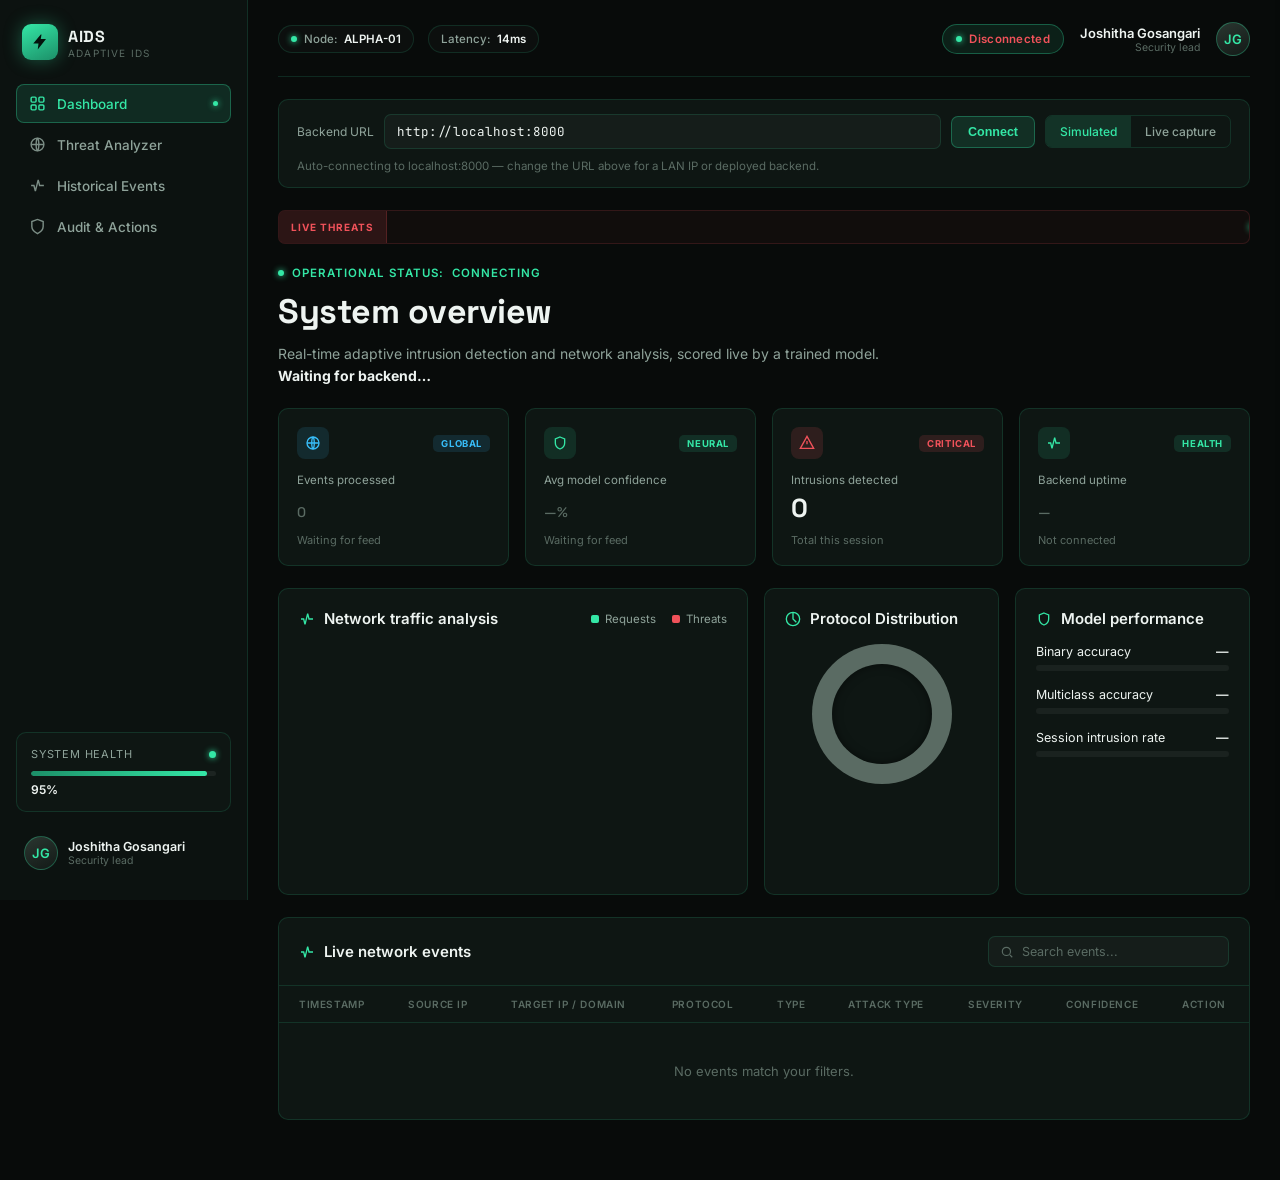
==== commit aeb38a7e: "Add real-time features: Ticker, Protocol Chart, Packet Inspector" ====
--- a/frontend/index.html
+++ b/frontend/index.html
@@ -6,295 +6,7 @@
 <title>AIDS — Adaptive Intrusion Detection System</title>
 <link rel="preconnect" href="https://fonts.googleapis.com">
 <link href="https://fonts.googleapis.com/css2?family=Space+Grotesk:wght@500;600;700&family=Inter:wght@400;500;600&family=JetBrains+Mono:wght@400;500;600&display=swap" rel="stylesheet">
-<style>
-  :root{
-    --bg:#080b0a;
-    --bg-elev:#0c1210;
-    --card:#0e1613;
-    --card-hover:#101c17;
-    --border:rgba(52,225,161,0.14);
-    --border-strong:rgba(52,225,161,0.32);
-    --green:#34e7a6;
-    --green-dim:#1c8f68;
-    --cyan:#38bdf8;
-    --red:#f0525a;
-    --amber:#f5b942;
-    --text-primary:#eef4f1;
-    --text-secondary:#8fa39a;
-    --text-muted:#5a6b63;
-    --radius:10px;
-  }
-  *{box-sizing:border-box; margin:0; padding:0;}
-  body{
-    background:var(--bg);
-    color:var(--text-primary);
-    font-family:'Inter',sans-serif;
-    display:flex;
-    min-height:100vh;
-  }
-  ::selection{ background:var(--green-dim); color:#04120c; }
-  .mono{ font-family:'JetBrains Mono',monospace; }
-  .display{ font-family:'Space Grotesk',sans-serif; }
-
-  /* ---------- Sidebar ---------- */
-  .sidebar{
-    width:248px; flex-shrink:0; background:var(--bg-elev);
-    border-right:1px solid var(--border); display:flex; flex-direction:column;
-    padding:20px 16px; position:sticky; top:0; height:100vh;
-  }
-  .brand{ display:flex; align-items:center; gap:10px; padding:4px 6px 24px; }
-  .brand-mark{
-    width:36px; height:36px; border-radius:9px;
-    background:linear-gradient(155deg,var(--green),var(--green-dim));
-    display:flex; align-items:center; justify-content:center;
-    box-shadow:0 0 18px rgba(52,225,161,0.35);
-  }
-  .brand-name{ font-family:'Space Grotesk',sans-serif; font-weight:700; font-size:16px; letter-spacing:0.5px; }
-  .brand-sub{ font-size:10px; color:var(--text-muted); letter-spacing:1.2px; text-transform:uppercase; }
-
-  nav{ display:flex; flex-direction:column; gap:2px; flex:1; }
-  .nav-item{
-    display:flex; align-items:center; gap:11px;
-    padding:10px 12px; border-radius:8px;
-    color:var(--text-secondary); font-size:13.5px; font-weight:500;
-    cursor:pointer; border:1px solid transparent;
-    transition:background .15s, color .15s; position:relative;
-  }
-  .nav-item svg{ width:17px; height:17px; flex-shrink:0; opacity:.85; }
-  .nav-item:hover{ background:rgba(52,225,161,0.06); color:var(--text-primary); }
-  .nav-item.active{
-    background:rgba(52,225,161,0.12); color:var(--green); border-color:var(--border-strong);
-  }
-  .nav-item.active svg{ opacity:1; }
-  .nav-dot{ width:5px; height:5px; border-radius:50%; background:var(--green); margin-left:auto; box-shadow:0 0 6px var(--green); }
-
-  .health-card{ margin-top:16px; padding:14px; border-radius:var(--radius); background:var(--card); border:1px solid var(--border); }
-  .health-top{ display:flex; justify-content:space-between; align-items:center; font-size:11px; color:var(--text-secondary); text-transform:uppercase; letter-spacing:.8px; margin-bottom:10px; }
-  .health-dot{ width:7px; height:7px; border-radius:50%; background:var(--green); box-shadow:0 0 6px var(--green); }
-  .health-bar-track{ height:5px; border-radius:4px; background:rgba(255,255,255,0.06); overflow:hidden; margin-bottom:6px; }
-  .health-bar-fill{ height:100%; border-radius:4px; background:linear-gradient(90deg,var(--green-dim),var(--green)); width:95%; }
-  .health-val{ font-size:12px; color:var(--text-primary); font-weight:600; }
-
-  .profile-mini{ display:flex; align-items:center; gap:10px; margin-top:14px; padding:10px 8px; border-radius:8px; }
-  .avatar{
-    width:34px; height:34px; border-radius:50%;
-    background:linear-gradient(155deg,#2a3630,#131a17);
-    border:1px solid var(--border-strong);
-    display:flex; align-items:center; justify-content:center;
-    font-size:13px; font-weight:600; color:var(--green);
-  }
-  .profile-name{ font-size:12.5px; font-weight:600; }
-  .profile-role{ font-size:10.5px; color:var(--text-muted); }
-
-  /* ---------- Main ---------- */
-  main{ flex:1; min-width:0; padding:22px 30px 60px; }
-  .topbar{
-    display:flex; align-items:center; justify-content:space-between;
-    padding-bottom:20px; margin-bottom:22px; border-bottom:1px solid var(--border);
-  }
-  .topbar-left{ display:flex; align-items:center; gap:14px; }
-  .pill{
-    display:flex; align-items:center; gap:7px;
-    font-size:11.5px; font-weight:500; color:var(--text-secondary);
-    padding:6px 12px; border-radius:20px; border:1px solid var(--border);
-    background:rgba(255,255,255,0.02);
-  }
-  .pill b{ color:var(--text-primary); font-weight:600; }
-  .pulse{ width:6px; height:6px; border-radius:50%; background:var(--green); box-shadow:0 0 6px var(--green); animation:pulse 1.8s infinite; }
-  @keyframes pulse{ 0%,100%{opacity:1;} 50%{opacity:.35;} }
-  .topbar-right{ display:flex; align-items:center; gap:16px; }
-  .topbar-user{ text-align:right; }
-  .topbar-user .name{ font-size:13px; font-weight:600; }
-  .topbar-user .role{ font-size:10.5px; color:var(--text-muted); }
-  .live-badge{
-    display:flex; align-items:center; gap:7px;
-    background:rgba(52,225,161,0.1); border:1px solid var(--border-strong);
-    color:var(--green); font-size:11.5px; font-weight:600;
-    padding:7px 13px; border-radius:20px; letter-spacing:.3px;
-  }
-
-  .conn-bar{ background:var(--card); border:1px solid var(--border); border-radius:var(--radius); padding:14px 18px; margin-bottom:22px; }
-  .conn-row{ display:flex; align-items:center; gap:10px; flex-wrap:wrap; }
-  .conn-row label{ font-size:12px; color:var(--text-secondary); white-space:nowrap; }
-  #backendUrl{
-    flex:1; min-width:220px; background:rgba(255,255,255,0.03); border:1px solid var(--border);
-    color:var(--text-primary); font-size:12.5px; padding:8px 12px; border-radius:7px; outline:none;
-  }
-  #backendUrl:focus{ border-color:var(--border-strong); }
-  .conn-btn{
-    background:rgba(52,225,161,0.12); border:1px solid var(--border-strong); color:var(--green);
-    font-size:12.5px; font-weight:600; padding:8px 16px; border-radius:7px; cursor:pointer;
-  }
-  .conn-btn:hover{ background:rgba(52,225,161,0.2); }
-  .mode-toggle{ display:flex; border:1px solid var(--border); border-radius:7px; overflow:hidden; }
-  .mode-btn{
-    background:none; border:none; color:var(--text-secondary); font-size:12px; font-weight:500;
-    padding:8px 14px; cursor:pointer; font-family:'Inter',sans-serif;
-  }
-  .mode-btn.mode-active{ background:rgba(52,225,161,0.14); color:var(--green); }
-  .conn-status{ margin-top:10px; font-size:11.5px; color:var(--text-muted); }
-  .conn-status.ok{ color:var(--green); }
-  .conn-status.err{ color:var(--red); }
-
-  .status-line{ display:flex; align-items:center; gap:8px; color:var(--green); font-size:11.5px; font-weight:600; letter-spacing:1px; text-transform:uppercase; margin-bottom:10px; }
-  h1.hero{ font-family:'Space Grotesk',sans-serif; font-weight:700; font-size:34px; letter-spacing:-0.5px; margin-bottom:10px; }
-  .hero-desc{ color:var(--text-secondary); font-size:14px; max-width:640px; line-height:1.55; margin-bottom:22px; }
-  .hero-desc b{ color:var(--text-primary); }
-
-  .stat-grid{ display:grid; grid-template-columns:repeat(4,1fr); gap:16px; margin-bottom:22px; }
-  .stat-card{
-    background:var(--card); border:1px solid var(--border); border-radius:var(--radius);
-    padding:18px; transition:border-color .2s, transform .2s;
-  }
-  .stat-card:hover{ border-color:var(--border-strong); transform:translateY(-1px); }
-  .stat-top{ display:flex; align-items:center; justify-content:space-between; margin-bottom:14px; }
-  .stat-icon{ width:32px; height:32px; border-radius:8px; display:flex; align-items:center; justify-content:center; }
-  .stat-icon svg{ width:16px; height:16px; }
-  .stat-tag{ font-size:9.5px; font-weight:700; letter-spacing:.6px; padding:3px 8px; border-radius:5px; }
-  .stat-label{ font-size:11.5px; color:var(--text-secondary); margin-bottom:4px; }
-  .stat-value{ font-family:'Space Grotesk',sans-serif; font-size:26px; font-weight:700; }
-  .stat-value span{ font-size:14px; color:var(--text-muted); font-weight:500; }
-  .stat-foot{ font-size:11px; margin-top:8px; display:flex; align-items:center; gap:5px; }
-
-  .c-global .stat-icon{ background:rgba(56,189,248,0.12); color:var(--cyan); }
-  .c-global .stat-tag{ background:rgba(56,189,248,0.12); color:var(--cyan); }
-  .c-neural .stat-icon{ background:rgba(52,225,161,0.12); color:var(--green); }
-  .c-neural .stat-tag{ background:rgba(52,225,161,0.12); color:var(--green); }
-  .c-critical .stat-icon{ background:rgba(240,82,90,0.14); color:var(--red); }
-  .c-critical .stat-tag{ background:rgba(240,82,90,0.14); color:var(--red); }
-  .c-health .stat-icon{ background:rgba(52,225,161,0.12); color:var(--green); }
-  .c-health .stat-tag{ background:rgba(52,225,161,0.12); color:var(--green); }
-  .foot-up{ color:var(--green); } .foot-warn{ color:var(--red); } .foot-neutral{ color:var(--text-muted); }
-
-  .insight-panel{
-    background:linear-gradient(180deg, rgba(52,225,161,0.05), transparent 60%), var(--card);
-    border:1px solid var(--border); border-radius:var(--radius);
-    padding:20px 22px; margin-bottom:22px;
-  }
-  .insight-head{ display:flex; align-items:center; gap:9px; margin-bottom:12px; font-weight:600; font-size:14.5px; }
-  .insight-head svg{ width:16px; height:16px; color:var(--green); }
-  .insight-panel p{ font-size:13px; color:var(--text-secondary); line-height:1.75; }
-  .insight-panel p + p{ margin-top:10px; }
-  .insight-panel b{ color:var(--text-primary); }
-  .insight-src{ margin-top:12px; font-size:11px; color:var(--text-muted); font-style:italic; }
-
-  .grid-2{ display:grid; grid-template-columns:2fr 1fr; gap:16px; margin-bottom:22px; align-items:start; }
-  .panel{ background:var(--card); border:1px solid var(--border); border-radius:var(--radius); padding:20px; }
-  .panel-head{ display:flex; align-items:center; justify-content:space-between; margin-bottom:16px; }
-  .panel-title{ display:flex; align-items:center; gap:9px; font-weight:600; font-size:15px; }
-  .panel-title svg{ width:16px; height:16px; color:var(--green); }
-  .legend{ display:flex; gap:16px; margin-left:auto; font-size:11.5px; color:var(--text-secondary); }
-  .legend span{ display:inline-flex; align-items:center; gap:6px; }
-  .dot{ width:8px; height:8px; border-radius:2px; }
-
-  #chartWrap{ position:relative; height:230px; margin-top:4px; }
-  #tooltip{
-    position:absolute; pointer-events:none; opacity:0; transition:opacity .1s;
-    background:#0c1512; border:1px solid var(--border-strong); border-radius:8px;
-    padding:8px 12px; font-size:11.5px; z-index:5; white-space:nowrap;
-  }
-  #tooltip .t-time{ color:var(--text-muted); margin-bottom:4px; font-family:'JetBrains Mono',monospace; }
-  #tooltip .t-row{ display:flex; justify-content:space-between; gap:14px; }
-
-  .posture-row{ margin-bottom:16px; }
-  .posture-top{ display:flex; justify-content:space-between; font-size:12.5px; margin-bottom:6px; }
-  .posture-top b{ font-weight:600; }
-  .posture-track{ height:6px; border-radius:4px; background:rgba(255,255,255,0.05); overflow:hidden; }
-  .posture-fill{ height:100%; border-radius:4px; }
-  .ai-note{
-    margin-top:18px; padding:12px 14px; border-radius:8px;
-    background:rgba(52,225,161,0.06); border:1px solid var(--border);
-    font-size:12px; color:var(--text-secondary); line-height:1.6;
-    display:flex; gap:10px;
-  }
-  .ai-note .bar{ width:3px; border-radius:2px; background:var(--green); flex-shrink:0; }
-  .ai-note b{ color:var(--text-primary); }
-
-  .table-panel{ background:var(--card); border:1px solid var(--border); border-radius:var(--radius); overflow:hidden; }
-  .table-top{ display:flex; align-items:center; gap:12px; padding:18px 20px; border-bottom:1px solid var(--border); flex-wrap:wrap; }
-  .table-title{ display:flex; align-items:center; gap:9px; font-weight:600; font-size:15px; margin-right:auto; }
-  .table-title svg{ width:16px; height:16px; color:var(--green); }
-  .search-box{
-    display:flex; align-items:center; gap:8px;
-    background:rgba(255,255,255,0.03); border:1px solid var(--border); border-radius:7px;
-    padding:7px 11px; min-width:200px;
-  }
-  .search-box svg{ width:14px; height:14px; color:var(--text-muted); flex-shrink:0; }
-  .search-box input{
-    background:none; border:none; outline:none; color:var(--text-primary);
-    font-size:12.5px; width:100%; font-family:'Inter',sans-serif;
-  }
-  .search-box input::placeholder{ color:var(--text-muted); }
-  select{
-    background:rgba(255,255,255,0.03); border:1px solid var(--border); color:var(--text-secondary);
-    font-size:12px; padding:7px 10px; border-radius:7px; outline:none; font-family:'Inter',sans-serif;
-    cursor:pointer;
-  }
-  select:hover{ border-color:var(--border-strong); }
-
-  table{ width:100%; border-collapse:collapse; }
-  thead th{
-    text-align:left; font-size:10px; letter-spacing:.6px; text-transform:uppercase;
-    color:var(--text-muted); font-weight:600; padding:12px 20px; border-bottom:1px solid var(--border);
-    white-space:nowrap;
-  }
-  tbody td{ padding:13px 20px; font-size:12.5px; border-bottom:1px solid rgba(255,255,255,0.03); white-space:nowrap; }
-  tbody tr{ transition:background .3s; }
-  tbody tr:hover{ background:rgba(52,225,161,0.03); }
-  tbody tr.new-row{ animation:rowIn .6s ease; }
-  @keyframes rowIn{ from{ background:rgba(52,225,161,0.14); } to{ background:transparent; } }
-  .badge{ display:inline-block; font-size:11px; font-weight:600; padding:4px 10px; border-radius:5px; }
-  .badge-normal{ background:rgba(52,225,161,0.12); color:var(--green); }
-  .badge-intrusion{ background:rgba(240,82,90,0.14); color:var(--red); }
-  .proto-badge{ font-family:'JetBrains Mono',monospace; font-size:10.5px; background:rgba(255,255,255,0.05); padding:3px 8px; border-radius:5px; color:var(--text-secondary); }
-  .sev-badge{ font-size:10.5px; font-weight:700; padding:3px 9px; border-radius:5px; letter-spacing:.3px; }
-  .sev-critical{ background:var(--red); color:#3a0508; }
-  .sev-low{ background:rgba(245,185,66,0.15); color:var(--amber); }
-  .sev-none{ color:var(--text-muted); }
-  .ip{ font-family:'JetBrains Mono',monospace; font-size:12px; color:var(--cyan); cursor:pointer; text-decoration:underline; }
-  .ip:hover { color:var(--green); }
-  .conf-high{ color:var(--green); font-weight:600; }
-  .conf-low{ color:var(--amber); font-weight:600; }
-  .attack-type{ font-size:11.5px; color:var(--text-secondary); }
-  .action-icons{ display:flex; gap:10px; }
-  .action-icons button{
-    background:none; border:1px solid var(--border); border-radius:6px; width:26px; height:26px;
-    display:flex; align-items:center; justify-content:center; cursor:pointer; color:var(--text-secondary);
-  }
-  .action-icons button:hover{ border-color:var(--border-strong); color:var(--green); }
-  .action-icons svg{ width:13px; height:13px; }
-  .table-empty{ padding:40px 20px; text-align:center; color:var(--text-muted); font-size:13px; }
-
-  ::-webkit-scrollbar{ width:8px; height:8px; }
-  ::-webkit-scrollbar-thumb{ background:rgba(52,225,161,0.18); border-radius:8px; }
-  ::-webkit-scrollbar-track{ background:transparent; }
-
-  @media(max-width:1100px){
-    .stat-grid{ grid-template-columns:repeat(2,1fr); }
-    .grid-2{ grid-template-columns:1fr; }
-  }
-
-  /* Modal */
-  .modal-overlay {
-    position:fixed; top:0; left:0; width:100%; height:100%; background:rgba(0,0,0,0.7);
-    display:flex; align-items:center; justify-content:center; z-index:100; opacity:0; pointer-events:none; transition:opacity .2s;
-  }
-  .modal-overlay.open { opacity:1; pointer-events:auto; }
-  .modal-box {
-    background:var(--card); border:1px solid var(--border); border-radius:var(--radius); padding:24px;
-    width:90%; max-width:500px; transform:scale(0.95); transition:transform .2s;
-  }
-  .modal-overlay.open .modal-box { transform:scale(1); }
-  .modal-close { float:right; background:none; border:none; color:var(--text-muted); cursor:pointer; font-size:20px; }
-  .modal-close:hover { color:var(--text-primary); }
-
-  .toast {
-    position:fixed; bottom:20px; right:20px; background:var(--card); border:1px solid var(--border-strong);
-    color:var(--green); padding:12px 20px; border-radius:8px; z-index:1000; display:flex; align-items:center; gap:10px;
-    box-shadow: 0 4px 12px rgba(0,0,0,0.5); transform:translateY(100px); opacity:0; transition:all 0.3s;
-  }
-  .toast.show { transform:translateY(0); opacity:1; }
-</style>
+<link rel="stylesheet" href="css/styles.css">
 </head>
 <body>
 
@@ -309,23 +21,23 @@
     </div>
   </div>
 
-  <nav>
-    <div class="nav-item active" onclick="switchTab('live')">
+    <nav>
+    <a href="index.html" class="nav-item active">
       <svg viewBox="0 0 24 24" fill="none" stroke="currentColor" stroke-width="2"><rect x="3" y="3" width="7" height="7" rx="1.5"/><rect x="14" y="3" width="7" height="7" rx="1.5"/><rect x="3" y="14" width="7" height="7" rx="1.5"/><rect x="14" y="14" width="7" height="7" rx="1.5"/></svg>
-      Dashboard <span class="nav-dot"></span>
-    </div>
-    <div class="nav-item" onclick="switchTab('incidents')">
+      Dashboard <span class="nav-dot" style="display:block"></span>
+    </a>
+    <a href="incidents.html" class="nav-item ">
       <svg viewBox="0 0 24 24" fill="none" stroke="currentColor" stroke-width="2"><circle cx="12" cy="12" r="9"/><path d="M3 12h18M12 3c2.5 2.5 2.5 15.5 0 18M12 3c-2.5 2.5-2.5 15.5 0 18"/></svg>
-      Threat Analyzer
-    </div>
-    <div class="nav-item" onclick="switchTab('history')">
+      Threat Analyzer <span class="nav-dot" style="display:none"></span>
+    </a>
+    <a href="history.html" class="nav-item ">
       <svg viewBox="0 0 24 24" fill="none" stroke="currentColor" stroke-width="2"><path d="M3 12h4l2 8 4-16 2 8h6"/></svg>
-      Historical Events
-    </div>
-    <div class="nav-item" onclick="switchTab('audit')">
+      Historical Events <span class="nav-dot" style="display:none"></span>
+    </a>
+    <a href="audit.html" class="nav-item ">
       <svg viewBox="0 0 24 24" fill="none" stroke="currentColor" stroke-width="2"><path d="M12 22s8-4 8-10V5l-8-3-8 3v7c0 6 8 10 8 10z"/></svg>
-      Audit & Actions
-    </div>
+      Audit & Actions <span class="nav-dot" style="display:none"></span>
+    </a>
   </nav>
 
   <div class="health-card">
@@ -369,6 +81,15 @@
     <div id="connStatus" class="conn-status">Auto-connecting to localhost:8000 — change the URL above for a LAN IP or deployed backend.</div>
   </div>
 
+  <div class="ticker-wrap">
+    <div class="ticker-label">LIVE THREATS</div>
+    <div class="ticker-track">
+      <div class="ticker-content" id="tickerContent">
+        <span class="ticker-item"><span class="pulse" style="display:inline-block; margin-right:5px; background:var(--green)"></span> Monitoring active streams...</span>
+      </div>
+    </div>
+  </div>
+
   <!-- VIEW: LIVE -->
   <section id="sec-live" class="view-section">
     <div class="status-line"><span class="pulse"></span> Operational status: <span id="opStatus">connecting</span></div>
@@ -414,7 +135,7 @@
       </div>
     </div>
 
-    <div class="grid-2">
+    <div class="grid-3">
       <div class="panel">
         <div class="panel-head">
           <div class="panel-title"><svg viewBox="0 0 24 24" fill="none" stroke="currentColor" stroke-width="2"><path d="M3 12h4l2 8 4-16 2 8h6"/></svg>Network traffic analysis</div>
@@ -426,6 +147,16 @@
         <div id="chartWrap">
           <svg id="chartSvg" viewBox="0 0 760 210" preserveAspectRatio="none" style="width:100%; height:100%; overflow:visible;"></svg>
           <div id="tooltip"></div>
+        </div>
+      </div>
+
+      <div class="panel">
+        <div class="panel-title" style="margin-bottom:16px;"><svg viewBox="0 0 24 24" fill="none" stroke="currentColor" stroke-width="2"><circle cx="12" cy="12" r="10"/><path d="M12 2v10l5 5"/></svg>Protocol Distribution</div>
+        <div class="proto-chart-wrap">
+          <div class="doughnut-chart" id="protoChart"></div>
+        </div>
+        <div class="proto-legend" id="protoLegend">
+          <!-- Populated by JS -->
         </div>
       </div>
 
@@ -464,102 +195,25 @@
           </thead>
           <tbody id="eventsBody"></tbody>
         </table>
-        <div id="emptyState" class="table-empty" style="display:none;">No events match your filters.</div>
+        <div id="emptyState" class="table-empty" >No events match your filters.</div>
       </div>
     </div>
   </section>
 
-  <!-- VIEW: INCIDENTS -->
-  <section id="sec-incidents" class="view-section" style="display:none;">
-    <h1 class="hero display">Threat Analyzer & Model Management</h1>
-    <p class="hero-desc">Correlated security incidents and incremental retraining dashboard.</p>
-    
-    <div class="table-panel" style="margin-bottom: 22px;">
-      <div class="table-top">
-        <div class="table-title">Model Management</div>
-        <div id="driftBadge" style="margin-left:auto; display:none; align-items:center; gap:8px; font-size:12px; font-weight:600; padding:6px 12px; border-radius:6px; border:1px solid var(--border);">
-           Data Drift: <span id="driftVal" style="font-family:'Space Grotesk',sans-serif; font-size:15px;">—</span>
-        </div>
-      </div>
-      <div style="padding: 20px;">
-        <p style="font-size:13px; color:var(--text-secondary); margin-bottom:15px;">
-          Analysts can correct false positives from the live feed. Trigger retraining to incorporate labeled events into the Random Forest models.
-        </p>
-        <button class="conn-btn" id="retrainBtn" onclick="triggerRetrain()" style="border-color:var(--cyan); color:var(--cyan); background:rgba(56,189,248,0.12);">Trigger Incremental Retraining</button>
-        <span id="retrainStatus" style="margin-left: 10px; font-size:12.5px; color:var(--text-muted);"></span>
-      </div>
-    </div>
-    
-    <div class="table-panel">
-      <div class="table-top">
-        <div class="table-title">Active & Historical Incidents</div>
-        <button class="conn-btn" onclick="fetchIncidents()">Refresh</button>
-      </div>
-      <div style="max-height:600px; overflow-y:auto;">
-        <table>
-          <thead>
-            <tr>
-              <th>ID</th><th>Last Updated</th><th>Source IP</th><th>Attack Type</th><th>Severity</th><th>Status</th>
-            </tr>
-          </thead>
-          <tbody id="incidentsBody"></tbody>
-        </table>
-      </div>
-    </div>
-  </section>
-
-  <!-- VIEW: HISTORY -->
-  <section id="sec-history" class="view-section" style="display:none;">
-    <h1 class="hero display">Event History</h1>
-    <p class="hero-desc">Search and filter historical events directly from the persistent database.</p>
-    <div class="table-panel">
-      <div class="table-top">
-        <div class="table-title">Database Search</div>
-        <div style="display:flex; gap:10px;">
-          <button class="conn-btn" onclick="fetchHistory()">Query DB</button>
-          <button class="conn-btn" onclick="exportTableToCSV('historyBody', 'historical_events.csv')" style="background:var(--surface); border:1px solid var(--border); color:var(--text);">Export CSV</button>
-        </div>
-      </div>
-      <div style="max-height:600px; overflow-y:auto;">
-        <table>
-          <thead>
-            <tr>
-              <th>Timestamp</th><th>Source IP</th><th>Target IP / Domain</th><th>Protocol</th>
-              <th>Type</th><th>Attack type</th><th>Severity</th>
-            </tr>
-          </thead>
-          <tbody id="historyBody"></tbody>
-        </table>
-      </div>
-    </div>
-  </section>
-
-  <!-- VIEW: AUDIT -->
-  <section id="sec-audit" class="view-section" style="display:none;">
-    <h1 class="hero display">Audit Trail & Responses</h1>
-    <p class="hero-desc">Immutable log of system actions, defensive firewall responses, and ML operations.</p>
-    <div class="table-panel">
-      <div class="table-top">
-        <div class="table-title">System Audit Log</div>
-        <div style="display:flex; gap:10px;">
-          <button class="conn-btn" onclick="fetchAudit()">Refresh Logs</button>
-          <button class="conn-btn" onclick="exportTableToCSV('auditBody', 'audit_log.csv')" style="background:var(--surface); border:1px solid var(--border); color:var(--text);">Export CSV</button>
-        </div>
-      </div>
-      <div style="max-height:600px; overflow-y:auto;">
-        <table>
-          <thead>
-            <tr>
-              <th>Timestamp</th><th>Actor</th><th>Action</th><th>Target</th><th>Reason</th><th>Status</th>
-            </tr>
-          </thead>
-          <tbody id="auditBody"></tbody>
-        </table>
-      </div>
-    </div>
-  </section>
-
-</main>
+  
+  <!-- Packet Inspector Panel -->
+  <div class="inspector-panel" id="inspectorPanel">
+    <div class="inspector-head">
+      <div class="inspector-title">Packet Payload Inspector</div>
+      <button class="modal-close" onclick="closeInspector()">×</button>
+    </div>
+    <div class="inspector-body">
+      <div class="inspector-meta" id="inspMeta"></div>
+      
+      <div class="inspector-section-title">Raw Hex Dump (Excerpt)</div>
+      <div class="hex-dump" id="hexDump"></div>
+    </div>
+  </div>
 
 <!-- IP Profile Modal -->
 <div class="modal-overlay" id="ipModal">
@@ -610,408 +264,6 @@
   <span id="toastMsg">Action completed.</span>
 </div>
 
-<script>
-const LS_KEY = 'aids_backend_url';
-let backendUrl = localStorage.getItem(LS_KEY) || 'http://localhost:8000';
-let ws = null;
-let currentMode = 'simulated';
-let events = [];
-const MAX_EVENTS = 300;
-let chartBuckets = [];
-const BUCKET_SECONDS = 10, MAX_BUCKETS = 30;
-
-document.getElementById('backendUrl').value = backendUrl;
-
-function switchTab(tabId) {
-  document.querySelectorAll('.nav-item').forEach(el => el.classList.remove('active'));
-  event.currentTarget.classList.add('active');
-  document.querySelectorAll('.view-section').forEach(el => el.style.display = 'none');
-  document.getElementById('sec-' + tabId).style.display = 'block';
-
-  if (tabId === 'incidents') fetchIncidents();
-  if (tabId === 'history') fetchHistory();
-  if (tabId === 'audit') fetchAudit();
-}
-
-function showToast(msg) {
-  const t = document.getElementById('toast');
-  document.getElementById('toastMsg').textContent = msg;
-  t.classList.add('show');
-  setTimeout(() => t.classList.remove('show'), 3000);
-}
-
-async function triggerResponse(action, target) {
-  try {
-    const res = await fetch(backendUrl + '/api/response', {
-      method: 'POST', headers: {'Content-Type':'application/json'},
-      body: JSON.stringify({action, target, reason: "Manual analyst action"})
-    });
-    if(res.ok) showToast(`${action} applied to ${target} and logged.`);
-  } catch(e) { console.error(e); }
-}
-
-async function updateIncidentStatus(id, selectEl) {
-  const status = selectEl.value;
-  try {
-    await fetch(backendUrl + `/api/incidents/${id}/status`, {
-      method: 'PATCH', headers: {'Content-Type':'application/json'},
-      body: JSON.stringify({status})
-    });
-    showToast(`Incident #${id} updated to ${status}.`);
-  } catch(e) { console.error(e); }
-}
-
-async function correctLabel(eventId, label) {
-  try {
-    const res = await fetch(backendUrl + `/api/events/${eventId}/label`, {
-      method: 'POST', headers: {'Content-Type':'application/json'},
-      body: JSON.stringify({label})
-    });
-    if(res.ok) showToast(`Event marked for retraining as ${label}.`);
-  } catch(e) { console.error(e); }
-}
-
-async function triggerRetrain() {
-  const btn = document.getElementById('retrainBtn');
-  const status = document.getElementById('retrainStatus');
-  btn.disabled = true;
-  status.textContent = 'Retraining models... this may take a moment.';
-  try {
-    const res = await fetch(backendUrl + '/api/retrain', {method: 'POST'});
-    const data = await res.json();
-    if (data.status === 'success') {
-       status.textContent = `Success! ${data.message}`;
-       showToast("Models retrained and reloaded successfully.");
-    } else {
-       status.textContent = data.message;
-    }
-  } catch(e) { 
-    status.textContent = 'Retraining failed. See console.';
-  }
-  btn.disabled = false;
-}
-
-async function fetchIncidents() {
-  if(!backendUrl) return;
-  try {
-    const res = await fetch(backendUrl + '/api/incidents');
-    const data = await res.json();
-    const tbody = document.getElementById('incidentsBody');
-    tbody.innerHTML = data.map(i => `
-      <tr>
-        <td>#${i.id}</td>
-        <td class="mono" style="color:var(--text-muted);">${new Date(i.updated_at).toLocaleTimeString()}</td>
-        <td class="ip" onclick="openIpModal('${i.source_ip}')">${i.source_ip}</td>
-        <td class="attack-type">${i.attack_type}</td>
-        <td>${sevBadge(i.severity)}</td>
-        <td>
-          <select onchange="updateIncidentStatus(${i.id}, this)">
-            <option value="New" ${i.status==='New'?'selected':''}>New</option>
-            <option value="Investigating" ${i.status==='Investigating'?'selected':''}>Investigating</option>
-            <option value="Contained" ${i.status==='Contained'?'selected':''}>Contained</option>
-            <option value="Resolved" ${i.status==='Resolved'?'selected':''}>Resolved</option>
-          </select>
-        </td>
-      </tr>
-    `).join('');
-  } catch(e) {}
-}
-
-async function fetchHistory() {
-  if(!backendUrl) return;
-  try {
-    const res = await fetch(backendUrl + '/api/events?limit=100');
-    const data = await res.json();
-    const tbody = document.getElementById('historyBody');
-    tbody.innerHTML = data.map(e => `
-      <tr>
-        <td class="mono" style="color:var(--text-muted);">${new Date(e.timestamp).toLocaleTimeString()}</td>
-        <td class="ip" onclick="openIpModal('${e.source_ip}')">${e.source_ip}</td>
-        <td class="ip">${e.url ? e.url + '<br><span style="font-size:10px; color:var(--text-muted);">' + e.dest_ip + '</span>' : e.dest_ip}</td>
-        <td><span class="proto-badge">${e.protocol}</span></td>
-        <td>${e.status === 'Normal' ? '<span class="badge badge-normal">Normal</span>' : (e.status === 'Anomaly' ? '<span class="badge" style="background:rgba(245,185,66,0.15); color:var(--amber);">Anomaly</span>' : '<span class="badge badge-intrusion">Intrusion</span>')}</td>
-        <td class="attack-type">${e.attack_type || '—'}</td>
-        <td>${sevBadge(e.severity)}</td>
-      </tr>
-      </tr>
-    `).join('');
-  } catch(e) {}
-}
-
-async function fetchAudit() {
-  if(!backendUrl) return;
-  try {
-    const res = await fetch(backendUrl + '/api/audit?limit=100');
-    const data = await res.json();
-    const tbody = document.getElementById('auditBody');
-    tbody.innerHTML = data.map(a => `
-      <tr>
-        <td class="mono" style="color:var(--text-muted);">${new Date(a.timestamp).toLocaleTimeString()}</td>
-        <td><span class="badge" style="background:rgba(255,255,255,0.1);">${a.actor}</span></td>
-        <td><span class="proto-badge">${a.action}</span></td>
-        <td class="mono">${a.target}</td>
-        <td>${a.reason}</td>
-        <td><span style="color:var(--green)">${a.status}</span></td>
-      </tr>
-    `).join('');
-  } catch(e) {}
-}
-
-let activeIp = '';
-async function openIpModal(ip) {
-  activeIp = ip;
-  document.getElementById('modalIp').textContent = ip;
-  document.getElementById('ipModal').classList.add('open');
-  try {
-    const res = await fetch(backendUrl + '/api/ip/' + ip);
-    const data = await res.json();
-    document.getElementById('modalEvents').textContent = data.total_events;
-    document.getElementById('modalIntrusions').textContent = data.intrusion_count;
-    document.getElementById('modalIncidents').textContent = data.incidents;
-    document.getElementById('modalAttacks').textContent = data.attack_types.length ? data.attack_types.join(', ') : 'None';
-    
-    // Fetch TI Enrichment
-    document.getElementById('tiLocation').textContent = 'Loading...';
-    document.getElementById('tiAsn').textContent = 'Loading...';
-    document.getElementById('tiRiskBadge').textContent = '...';
-    document.getElementById('tiRiskBadge').style.background = 'transparent';
-    document.getElementById('tiTagsWrap').style.display = 'none';
-    
-    const tiRes = await fetch(backendUrl + '/api/ip/' + ip + '/enrich');
-    const tiData = await tiRes.json();
-    
-    document.getElementById('tiLocation').textContent = tiData.country;
-    document.getElementById('tiAsn').textContent = tiData.asn;
-    
-    const badge = document.getElementById('tiRiskBadge');
-    badge.textContent = `RISK SCORE: ${tiData.risk_score}`;
-    if(tiData.risk_score > 70) {
-      badge.style.background = 'rgba(240,82,90,0.15)'; badge.style.color = 'var(--red)';
-    } else if (tiData.risk_score > 30) {
-      badge.style.background = 'rgba(245,185,66,0.15)'; badge.style.color = 'var(--amber)';
-    } else {
-      badge.style.background = 'rgba(52,225,161,0.15)'; badge.style.color = 'var(--green)';
-    }
-    
-    if(tiData.tags && tiData.tags.length > 0) {
-      const wrap = document.getElementById('tiTagsWrap');
-      wrap.style.display = 'flex';
-      wrap.innerHTML = tiData.tags.map(t => `<span style="font-size:10px; background:rgba(255,255,255,0.05); padding:3px 6px; border-radius:4px; color:var(--text-secondary);">${t}</span>`).join('');
-    }
-    
-  } catch(e) {}
-}
-function closeIpModal() { document.getElementById('ipModal').classList.remove('open'); }
-function blockModalIp() { triggerResponse('BLOCK_IP', activeIp); closeIpModal(); }
-
-// ---------------- Backend Connection ----------------
-function toWsUrl(httpUrl){ return httpUrl.trim().replace(/\/+$/,'').replace(/^http/,'ws') + '/ws'; }
-
-function connect(){
-  backendUrl = document.getElementById('backendUrl').value.trim().replace(/\/+$/,'');
-  if(!backendUrl) return;
-  localStorage.setItem(LS_KEY, backendUrl);
-  if(ws) try{ ws.close(); }catch(e){}
-  
-  document.getElementById('liveBadgeText').textContent = 'Connecting…';
-  
-  ws = new WebSocket(toWsUrl(backendUrl));
-  ws.onopen = () => {
-    document.getElementById('liveBadgeText').textContent = 'Live sync active';
-    document.getElementById('liveBadge').style.color = 'var(--green)';
-    document.getElementById('opStatus').textContent = 'nominal';
-    document.getElementById('nodeCount').textContent = '— Connected securely';
-    document.getElementById('attackAvgFoot').textContent = 'Total since boot';
-    document.getElementById('detAccFoot').textContent = 'Real-time inference';
-    document.getElementById('uptimeFoot').textContent = 'Seconds';
-  };
-  ws.onmessage = (msg) => {
-    let data;
-    try{ data = JSON.parse(msg.data); } catch(e){ return; }
-    if(data.type === 'hello') { currentMode = data.mode; return; }
-    ingestEvent(data);
-  };
-  ws.onclose = () => {
-    document.getElementById('liveBadgeText').textContent = 'Disconnected';
-    document.getElementById('liveBadge').style.color = 'var(--red)';
-    setTimeout(connect, 3000);
-  };
-}
-document.getElementById('connectBtn').addEventListener('click', connect);
-
-function sevBadge(sev){
-  if(sev === 'CRITICAL') return `<span class="sev-badge sev-critical">CRITICAL</span>`;
-  if(sev === 'LOW') return `<span class="sev-badge sev-low">LOW</span>`;
-  return `<span class="sev-badge sev-none">—</span>`;
-}
-
-function ingestEvent(e){
-  e._new = true;
-  events.unshift(e);
-  if(events.length > MAX_EVENTS) events.pop();
-  bucketEvent(e);
-  renderEvents();
-  renderChart();
-  
-  if(e.severity === 'CRITICAL') {
-    sendNotification('Critical Threat Detected', `Intrusion from ${e.src} to ${e.dst} via ${e.proto}\nType: ${e.attack_type}`);
-  }
-}
-
-function renderEvents(){
-  const search = document.getElementById('searchInput').value.trim().toLowerCase();
-  const filtered = events.filter(e => search ? (e.src.includes(search) || (e.attack_type||'').toLowerCase().includes(search)) : true);
-  
-  const body = document.getElementById('eventsBody');
-  body.innerHTML = filtered.slice(0,50).map(e=>`
-    <tr class="${e._new ? 'new-row' : ''}">
-      <td class="mono" style="color:var(--text-muted);">${e.time}</td>
-      <td class="ip" onclick="openIpModal('${e.src}')">${e.src}</td>
-      <td class="ip">${e.url ? e.url + '<br><span style="font-size:10px; color:var(--text-muted);">' + e.dst + '</span>' : e.dst}</td>
-      <td><span class="proto-badge">${e.proto}</span></td>
-      <td>${e.status === 'Normal' ? '<span class="badge badge-normal">Normal</span>' : (e.status === 'Anomaly' ? '<span class="badge" style="background:rgba(245,185,66,0.15); color:var(--amber);">Anomaly</span>' : '<span class="badge badge-intrusion">Intrusion</span>')}</td>
-      <td class="attack-type">${e.attack_type || '—'}</td>
-      <td>${sevBadge(e.severity)}</td>
-      <td class="${e.confidence >= 95 ? 'conf-high' : 'conf-low'}">${(e.confidence*1).toFixed(1)}%</td>
-      <td>
-        <div class="action-icons">
-          <button title="Block IP" onclick="triggerResponse('BLOCK_IP', '${e.src}')"><svg viewBox="0 0 24 24" fill="none" stroke="currentColor" stroke-width="2"><path d="M13 2L3 14h7l-1 8 11-14h-7l1-6z"/></svg></button>
-          <button title="Mark as Normal (Correct Label)" onclick="correctLabel('${e.id}', 'Normal')"><svg viewBox="0 0 24 24" fill="none" stroke="currentColor" stroke-width="2"><path d="M5 12l5 5L20 7"/></svg></button>
-        </div>
-      </td>
-    </tr>
-  `).join('');
-  events.forEach(e => e._new = false);
-}
-document.getElementById('searchInput').addEventListener('input', renderEvents);
-
-// ---------------- Chart & Metrics ----------------
-function bucketEvent(e){
-  const now = Math.floor(Date.now()/1000 / BUCKET_SECONDS) * BUCKET_SECONDS;
-  let b = chartBuckets[chartBuckets.length-1];
-  if(!b || b.t !== now){
-    b = { t: now, requests: 0, threats: 0 };
-    chartBuckets.push(b);
-    if(chartBuckets.length > MAX_BUCKETS) chartBuckets.shift();
-  }
-  b.requests += 1;
-  if(e.status !== 'Normal') b.threats += 1;
-}
-
-function renderChart(){
-  const svg = document.getElementById('chartSvg');
-  if(chartBuckets.length < 2) return;
-  const W = 760, H = 210, PAD = 20;
-  const maxReq = Math.max(...chartBuckets.map(b=>b.requests), 4) * 1.25;
-  const stepX = (W - PAD*2) / (chartBuckets.length - 1);
-  
-  let areaD = `M${PAD},${H-PAD}`, reqD = '', thrD = '';
-  chartBuckets.forEach((b,i) => {
-    const x = PAD + i*stepX;
-    const reqY = H - PAD - (b.requests/maxReq)*(H-PAD*2);
-    const thrY = H - PAD - (b.threats/maxReq)*(H-PAD*2);
-    areaD += ` L${x},${reqY}`;
-    reqD += (i===0 ? `M${x},${reqY}` : `L${x},${reqY}`);
-    thrD += (i===0 ? `M${x},${thrY}` : `L${x},${thrY}`);
-  });
-  areaD += ` L${W-PAD},${H-PAD} Z`;
-
-  svg.innerHTML = `
-    <defs><linearGradient id="areaFill" x1="0" y1="0" x2="0" y2="1"><stop offset="0%" stop-color="#34e7a6" stop-opacity="0.35"/><stop offset="100%" stop-color="#34e7a6" stop-opacity="0"/></linearGradient></defs>
-    <path d="${areaD}" fill="url(#areaFill)"/><path d="${reqD}" fill="none" stroke="#34e7a6" stroke-width="2.5"/><path d="${thrD}" fill="none" stroke="#f0525a" stroke-width="1.5" opacity="0.85"/>
-  `;
-}
-
-async function pollHealth() {
-  if(!backendUrl) return;
-  try{
-    const res = await fetch(backendUrl + '/health');
-    const data = await res.json();
-    document.getElementById('activeThreats').textContent = data.intrusions_detected;
-    document.getElementById('attackAvg').textContent = data.events_processed;
-    if (data.uptime_seconds != null) {
-      document.getElementById('uptime').textContent = data.uptime_seconds.toFixed(0);
-    }
-    
-    if(data.avg_confidence != null) {
-      document.getElementById('detAcc').textContent = data.avg_confidence.toFixed(1);
-    }
-
-    if(data.drift_score != null) {
-      const badge = document.getElementById('driftBadge');
-      badge.style.display = 'flex';
-      document.getElementById('driftVal').textContent = data.drift_score.toFixed(1);
-      
-      const rtStatus = document.getElementById('retrainStatus');
-      if (data.drift_status === 'CRITICAL') {
-        badge.style.color = 'var(--red)';
-        badge.style.borderColor = 'rgba(240,82,90,0.3)';
-        badge.style.background = 'rgba(240,82,90,0.1)';
-        if(!rtStatus.textContent.includes('Retraining')) rtStatus.textContent = '⚠️ CRITICAL DRIFT DETECTED: Retraining highly recommended.';
-      } else if (data.drift_status === 'WARNING') {
-        badge.style.color = 'var(--amber)';
-        badge.style.borderColor = 'rgba(245,185,66,0.3)';
-        badge.style.background = 'rgba(245,185,66,0.1)';
-        if(!rtStatus.textContent.includes('Retraining')) rtStatus.textContent = 'Data distribution shifting. Retraining suggested.';
-      } else {
-        badge.style.color = 'var(--green)';
-        badge.style.borderColor = 'var(--border)';
-        badge.style.background = 'rgba(52,225,161,0.05)';
-        if(rtStatus.textContent.includes('DRIFT')) rtStatus.textContent = '';
-      }
-    }
-  } catch(e) {}
-}
-
-// ---------------- Notifications & CSV Export ----------------
-document.addEventListener('DOMContentLoaded', () => {
-  if (Notification.permission !== "granted" && Notification.permission !== "denied") {
-    Notification.requestPermission();
-  }
-});
-
-function sendNotification(title, body) {
-  if (Notification.permission === "granted") {
-    new Notification(title, { body: body, icon: '[data-uri]' });
-  }
-}
-
-function exportTableToCSV(tbodyId, filename) {
-  const tbody = document.getElementById(tbodyId);
-  let csv = [];
-  
-  // Extract headers
-  const table = tbody.closest('table');
-  if (table) {
-    const headers = Array.from(table.querySelectorAll('thead th')).map(th => `"${th.innerText.replace(/"/g, '""')}"`);
-    csv.push(headers.join(','));
-  }
-
-  // Extract rows
-  const rows = tbody.querySelectorAll('tr');
-  rows.forEach(row => {
-    let rowData = [];
-    row.querySelectorAll('td').forEach(col => {
-      let data = col.innerText.replace(/(\r\n|\n|\r)/gm, ' ').replace(/"/g, '""');
-      rowData.push(`"${data}"`);
-    });
-    csv.push(rowData.join(','));
-  });
-
-  // Download
-  const csvFile = new Blob([csv.join('\n')], { type: "text/csv" });
-  const downloadLink = document.createElement("a");
-  downloadLink.download = filename;
-  downloadLink.href = window.URL.createObjectURL(csvFile);
-  downloadLink.style.display = "none";
-  document.body.appendChild(downloadLink);
-  downloadLink.click();
-  document.body.removeChild(downloadLink);
-  showToast(`Exported ${filename} successfully.`);
-}
-setInterval(pollHealth, 4000);
-
-if(backendUrl) connect();
-</script>
+<script src="js/app.js" defer></script>
 </body>
 </html>
--- a/frontend/css/styles.css
+++ b/frontend/css/styles.css
@@ -0,0 +1,347 @@
+:root{
+    --bg:#080b0a;
+    --bg-elev:#0c1210;
+    --card:#0e1613;
+    --card-hover:#101c17;
+    --border:rgba(52,225,161,0.14);
+    --border-strong:rgba(52,225,161,0.32);
+    --green:#34e7a6;
+    --green-dim:#1c8f68;
+    --cyan:#38bdf8;
+    --red:#f0525a;
+    --amber:#f5b942;
+    --text-primary:#eef4f1;
+    --text-secondary:#8fa39a;
+    --text-muted:#5a6b63;
+    --radius:10px;
+  }
+  *{box-sizing:border-box; margin:0; padding:0;}
+  body{
+    background:var(--bg);
+    color:var(--text-primary);
+    font-family:'Inter',sans-serif;
+    display:flex;
+    min-height:100vh;
+  }
+  ::selection{ background:var(--green-dim); color:#04120c; }
+  .mono{ font-family:'JetBrains Mono',monospace; }
+  .display{ font-family:'Space Grotesk',sans-serif; }
+
+  /* ---------- Sidebar ---------- */
+  .sidebar{
+    width:248px; flex-shrink:0; background:var(--bg-elev);
+    border-right:1px solid var(--border); display:flex; flex-direction:column;
+    padding:20px 16px; position:sticky; top:0; height:100vh;
+  }
+  .brand{ display:flex; align-items:center; gap:10px; padding:4px 6px 24px; }
+  .brand-mark{
+    width:36px; height:36px; border-radius:9px;
+    background:linear-gradient(155deg,var(--green),var(--green-dim));
+    display:flex; align-items:center; justify-content:center;
+    box-shadow:0 0 18px rgba(52,225,161,0.35);
+  }
+  .brand-name{ font-family:'Space Grotesk',sans-serif; font-weight:700; font-size:16px; letter-spacing:0.5px; }
+  .brand-sub{ font-size:10px; color:var(--text-muted); letter-spacing:1.2px; text-transform:uppercase; }
+
+  nav{ display:flex; flex-direction:column; gap:2px; flex:1; }
+  .nav-item{
+    display:flex; align-items:center; gap:11px;
+    padding:10px 12px; border-radius:8px;
+    color:var(--text-secondary); font-size:13.5px; font-weight:500;
+    cursor:pointer; border:1px solid transparent;
+    transition:background .15s, color .15s; position:relative;
+    text-decoration:none;
+  }
+  .nav-item svg{ width:17px; height:17px; flex-shrink:0; opacity:.85; }
+  .nav-item:hover{ background:rgba(52,225,161,0.06); color:var(--text-primary); }
+  .nav-item.active{
+    background:rgba(52,225,161,0.12); color:var(--green); border-color:var(--border-strong);
+  }
+  .nav-item.active svg{ opacity:1; }
+  .nav-dot{ width:5px; height:5px; border-radius:50%; background:var(--green); margin-left:auto; box-shadow:0 0 6px var(--green); }
+
+  .health-card{ margin-top:16px; padding:14px; border-radius:var(--radius); background:var(--card); border:1px solid var(--border); }
+  .health-top{ display:flex; justify-content:space-between; align-items:center; font-size:11px; color:var(--text-secondary); text-transform:uppercase; letter-spacing:.8px; margin-bottom:10px; }
+  .health-dot{ width:7px; height:7px; border-radius:50%; background:var(--green); box-shadow:0 0 6px var(--green); }
+  .health-bar-track{ height:5px; border-radius:4px; background:rgba(255,255,255,0.06); overflow:hidden; margin-bottom:6px; }
+  .health-bar-fill{ height:100%; border-radius:4px; background:linear-gradient(90deg,var(--green-dim),var(--green)); width:95%; }
+  .health-val{ font-size:12px; color:var(--text-primary); font-weight:600; }
+
+  .profile-mini{ display:flex; align-items:center; gap:10px; margin-top:14px; padding:10px 8px; border-radius:8px; }
+  .avatar{
+    width:34px; height:34px; border-radius:50%;
+    background:linear-gradient(155deg,#2a3630,#131a17);
+    border:1px solid var(--border-strong);
+    display:flex; align-items:center; justify-content:center;
+    font-size:13px; font-weight:600; color:var(--green);
+  }
+  .profile-name{ font-size:12.5px; font-weight:600; }
+  .profile-role{ font-size:10.5px; color:var(--text-muted); }
+
+  /* ---------- Main ---------- */
+  main{ flex:1; min-width:0; padding:22px 30px 60px; }
+  .topbar{
+    display:flex; align-items:center; justify-content:space-between;
+    padding-bottom:20px; margin-bottom:22px; border-bottom:1px solid var(--border);
+  }
+  .topbar-left{ display:flex; align-items:center; gap:14px; }
+  .pill{
+    display:flex; align-items:center; gap:7px;
+    font-size:11.5px; font-weight:500; color:var(--text-secondary);
+    padding:6px 12px; border-radius:20px; border:1px solid var(--border);
+    background:rgba(255,255,255,0.02);
+  }
+  .pill b{ color:var(--text-primary); font-weight:600; }
+  .pulse{ width:6px; height:6px; border-radius:50%; background:var(--green); box-shadow:0 0 6px var(--green); animation:pulse 1.8s infinite; }
+  @keyframes pulse{ 0%,100%{opacity:1;} 50%{opacity:.35;} }
+  .topbar-right{ display:flex; align-items:center; gap:16px; }
+  .topbar-user{ text-align:right; }
+  .topbar-user .name{ font-size:13px; font-weight:600; }
+  .topbar-user .role{ font-size:10.5px; color:var(--text-muted); }
+  .live-badge{
+    display:flex; align-items:center; gap:7px;
+    background:rgba(52,225,161,0.1); border:1px solid var(--border-strong);
+    color:var(--green); font-size:11.5px; font-weight:600;
+    padding:7px 13px; border-radius:20px; letter-spacing:.3px;
+  }
+
+  .conn-bar{ background:var(--card); border:1px solid var(--border); border-radius:var(--radius); padding:14px 18px; margin-bottom:22px; }
+  .conn-row{ display:flex; align-items:center; gap:10px; flex-wrap:wrap; }
+  .conn-row label{ font-size:12px; color:var(--text-secondary); white-space:nowrap; }
+  #backendUrl{
+    flex:1; min-width:220px; background:rgba(255,255,255,0.03); border:1px solid var(--border);
+    color:var(--text-primary); font-size:12.5px; padding:8px 12px; border-radius:7px; outline:none;
+  }
+  #backendUrl:focus{ border-color:var(--border-strong); }
+  .conn-btn{
+    background:rgba(52,225,161,0.12); border:1px solid var(--border-strong); color:var(--green);
+    font-size:12.5px; font-weight:600; padding:8px 16px; border-radius:7px; cursor:pointer;
+  }
+  .conn-btn:hover{ background:rgba(52,225,161,0.2); }
+  .mode-toggle{ display:flex; border:1px solid var(--border); border-radius:7px; overflow:hidden; }
+  .mode-btn{
+    background:none; border:none; color:var(--text-secondary); font-size:12px; font-weight:500;
+    padding:8px 14px; cursor:pointer; font-family:'Inter',sans-serif;
+  }
+  .mode-btn.mode-active{ background:rgba(52,225,161,0.14); color:var(--green); }
+  .conn-status{ margin-top:10px; font-size:11.5px; color:var(--text-muted); }
+  .conn-status.ok{ color:var(--green); }
+  .conn-status.err{ color:var(--red); }
+
+  .ticker-wrap{
+    display:flex; align-items:center; background:rgba(240,82,90,0.04);
+    border:1px solid rgba(240,82,90,0.15); border-radius:7px; overflow:hidden;
+    margin-bottom:22px; height:34px;
+  }
+  .ticker-label{
+    background:rgba(240,82,90,0.12); color:var(--red); font-size:10px; font-weight:700;
+    padding:0 12px; height:100%; display:flex; align-items:center; letter-spacing:1px;
+    border-right:1px solid rgba(240,82,90,0.2); z-index:2; flex-shrink:0;
+  }
+  .ticker-track{ flex:1; overflow:hidden; position:relative; height:100%; display:flex; align-items:center; white-space:nowrap; }
+  .ticker-content{ display:flex; gap:30px; padding-left:100%; animation:ticker 25s linear infinite; }
+  .ticker-item{ font-family:'JetBrains Mono',monospace; font-size:11.5px; color:var(--text-primary); display:inline-flex; align-items:center; gap:8px;}
+  .ticker-item b{ color:var(--red); }
+  @keyframes ticker{ 0% { transform:translateX(0); } 100% { transform:translateX(-100%); } }
+
+  .status-line{ display:flex; align-items:center; gap:8px; color:var(--green); font-size:11.5px; font-weight:600; letter-spacing:1px; text-transform:uppercase; margin-bottom:10px; }
+  h1.hero{ font-family:'Space Grotesk',sans-serif; font-weight:700; font-size:34px; letter-spacing:-0.5px; margin-bottom:10px; }
+  .hero-desc{ color:var(--text-secondary); font-size:14px; max-width:640px; line-height:1.55; margin-bottom:22px; }
+  .hero-desc b{ color:var(--text-primary); }
+
+  .stat-grid{ display:grid; grid-template-columns:repeat(4,1fr); gap:16px; margin-bottom:22px; }
+  .stat-card{
+    background:var(--card); border:1px solid var(--border); border-radius:var(--radius);
+    padding:18px; transition:border-color .2s, transform .2s;
+  }
+  .stat-card:hover{ border-color:var(--border-strong); transform:translateY(-1px); }
+  .stat-top{ display:flex; align-items:center; justify-content:space-between; margin-bottom:14px; }
+  .stat-icon{ width:32px; height:32px; border-radius:8px; display:flex; align-items:center; justify-content:center; }
+  .stat-icon svg{ width:16px; height:16px; }
+  .stat-tag{ font-size:9.5px; font-weight:700; letter-spacing:.6px; padding:3px 8px; border-radius:5px; }
+  .stat-label{ font-size:11.5px; color:var(--text-secondary); margin-bottom:4px; }
+  .stat-value{ font-family:'Space Grotesk',sans-serif; font-size:26px; font-weight:700; }
+  .stat-value span{ font-size:14px; color:var(--text-muted); font-weight:500; }
+  .stat-foot{ font-size:11px; margin-top:8px; display:flex; align-items:center; gap:5px; }
+
+  .c-global .stat-icon{ background:rgba(56,189,248,0.12); color:var(--cyan); }
+  .c-global .stat-tag{ background:rgba(56,189,248,0.12); color:var(--cyan); }
+  .c-neural .stat-icon{ background:rgba(52,225,161,0.12); color:var(--green); }
+  .c-neural .stat-tag{ background:rgba(52,225,161,0.12); color:var(--green); }
+  .c-critical .stat-icon{ background:rgba(240,82,90,0.14); color:var(--red); }
+  .c-critical .stat-tag{ background:rgba(240,82,90,0.14); color:var(--red); }
+  .c-health .stat-icon{ background:rgba(52,225,161,0.12); color:var(--green); }
+  .c-health .stat-tag{ background:rgba(52,225,161,0.12); color:var(--green); }
+  .foot-up{ color:var(--green); } .foot-warn{ color:var(--red); } .foot-neutral{ color:var(--text-muted); }
+
+  .insight-panel{
+    background:linear-gradient(180deg, rgba(52,225,161,0.05), transparent 60%), var(--card);
+    border:1px solid var(--border); border-radius:var(--radius);
+    padding:20px 22px; margin-bottom:22px;
+  }
+  .insight-head{ display:flex; align-items:center; gap:9px; margin-bottom:12px; font-weight:600; font-size:14.5px; }
+  .insight-head svg{ width:16px; height:16px; color:var(--green); }
+  .insight-panel p{ font-size:13px; color:var(--text-secondary); line-height:1.75; }
+  .insight-panel p + p{ margin-top:10px; }
+  .insight-panel b{ color:var(--text-primary); }
+  .insight-src{ margin-top:12px; font-size:11px; color:var(--text-muted); font-style:italic; }
+
+  .grid-2{ display:grid; grid-template-columns:2fr 1fr; gap:16px; margin-bottom:22px; align-items:start; }
+  .grid-3{ display:grid; grid-template-columns:2fr 1fr 1fr; gap:16px; margin-bottom:22px; align-items:start; }
+  .panel{ background:var(--card); border:1px solid var(--border); border-radius:var(--radius); padding:20px; height:100%; }
+  .panel-head{ display:flex; align-items:center; justify-content:space-between; margin-bottom:16px; }
+  .panel-title{ display:flex; align-items:center; gap:9px; font-weight:600; font-size:15px; }
+  .panel-title svg{ width:16px; height:16px; color:var(--green); }
+  .legend{ display:flex; gap:16px; margin-left:auto; font-size:11.5px; color:var(--text-secondary); }
+  .legend span{ display:inline-flex; align-items:center; gap:6px; }
+  .dot{ width:8px; height:8px; border-radius:2px; }
+
+  #chartWrap{ position:relative; height:230px; margin-top:4px; }
+  #tooltip{
+    position:absolute; pointer-events:none; opacity:0; transition:opacity .1s;
+    background:#0c1512; border:1px solid var(--border-strong); border-radius:8px;
+    padding:8px 12px; font-size:11.5px; z-index:5; white-space:nowrap;
+  }
+  #tooltip .t-time{ color:var(--text-muted); margin-bottom:4px; font-family:'JetBrains Mono',monospace; }
+  #tooltip .t-row{ display:flex; justify-content:space-between; gap:14px; }
+  
+  .proto-chart-wrap{ display:flex; justify-content:center; align-items:center; margin:15px 0 25px; }
+  .doughnut-chart{
+    width:140px; height:140px; border-radius:50%;
+    background:conic-gradient(var(--text-muted) 0% 100%);
+    position:relative;
+    display:flex; justify-content:center; align-items:center;
+    transition:background 0.5s ease;
+  }
+  .doughnut-chart::after{
+    content:""; width:100px; height:100px; border-radius:50%; background:var(--card);
+    position:absolute; box-shadow:inset 0 0 10px rgba(0,0,0,0.5);
+  }
+  .proto-legend{ display:flex; flex-direction:column; gap:10px; }
+  .proto-legend-item{ display:flex; align-items:center; justify-content:space-between; font-size:12.5px; color:var(--text-secondary); }
+  .proto-legend-item b{ color:var(--text-primary); font-family:'JetBrains Mono',monospace; }
+
+  .posture-row{ margin-bottom:16px; }
+  .posture-top{ display:flex; justify-content:space-between; font-size:12.5px; margin-bottom:6px; }
+  .posture-top b{ font-weight:600; }
+  .posture-track{ height:6px; border-radius:4px; background:rgba(255,255,255,0.05); overflow:hidden; }
+  .posture-fill{ height:100%; border-radius:4px; }
+  .ai-note{
+    margin-top:18px; padding:12px 14px; border-radius:8px;
+    background:rgba(52,225,161,0.06); border:1px solid var(--border);
+    font-size:12px; color:var(--text-secondary); line-height:1.6;
+    display:flex; gap:10px;
+  }
+  .ai-note .bar{ width:3px; border-radius:2px; background:var(--green); flex-shrink:0; }
+  .ai-note b{ color:var(--text-primary); }
+
+  .table-panel{ background:var(--card); border:1px solid var(--border); border-radius:var(--radius); overflow:hidden; }
+  .table-top{ display:flex; align-items:center; gap:12px; padding:18px 20px; border-bottom:1px solid var(--border); flex-wrap:wrap; }
+  .table-title{ display:flex; align-items:center; gap:9px; font-weight:600; font-size:15px; margin-right:auto; }
+  .table-title svg{ width:16px; height:16px; color:var(--green); }
+  .search-box{
+    display:flex; align-items:center; gap:8px;
+    background:rgba(255,255,255,0.03); border:1px solid var(--border); border-radius:7px;
+    padding:7px 11px; min-width:200px;
+  }
+  .search-box svg{ width:14px; height:14px; color:var(--text-muted); flex-shrink:0; }
+  .search-box input{
+    background:none; border:none; outline:none; color:var(--text-primary);
+    font-size:12.5px; width:100%; font-family:'Inter',sans-serif;
+  }
+  .search-box input::placeholder{ color:var(--text-muted); }
+  select{
+    background:rgba(255,255,255,0.03); border:1px solid var(--border); color:var(--text-secondary);
+    font-size:12px; padding:7px 10px; border-radius:7px; outline:none; font-family:'Inter',sans-serif;
+    cursor:pointer;
+  }
+  select:hover{ border-color:var(--border-strong); }
+
+  table{ width:100%; border-collapse:collapse; }
+  thead th{
+    text-align:left; font-size:10px; letter-spacing:.6px; text-transform:uppercase;
+    color:var(--text-muted); font-weight:600; padding:12px 20px; border-bottom:1px solid var(--border);
+    white-space:nowrap;
+  }
+  tbody td{ padding:13px 20px; font-size:12.5px; border-bottom:1px solid rgba(255,255,255,0.03); white-space:nowrap; }
+  tbody tr{ transition:background .3s; }
+  tbody tr:hover{ background:rgba(52,225,161,0.03); }
+  tbody tr.new-row{ animation:rowIn .6s ease; }
+  @keyframes rowIn{ from{ background:rgba(52,225,161,0.14); } to{ background:transparent; } }
+  .badge{ display:inline-block; font-size:11px; font-weight:600; padding:4px 10px; border-radius:5px; }
+  .badge-normal{ background:rgba(52,225,161,0.12); color:var(--green); }
+  .badge-intrusion{ background:rgba(240,82,90,0.14); color:var(--red); }
+  .proto-badge{ font-family:'JetBrains Mono',monospace; font-size:10.5px; background:rgba(255,255,255,0.05); padding:3px 8px; border-radius:5px; color:var(--text-secondary); }
+  .sev-badge{ font-size:10.5px; font-weight:700; padding:3px 9px; border-radius:5px; letter-spacing:.3px; }
+  .sev-critical{ background:var(--red); color:#3a0508; }
+  .sev-low{ background:rgba(245,185,66,0.15); color:var(--amber); }
+  .sev-none{ color:var(--text-muted); }
+  .ip{ font-family:'JetBrains Mono',monospace; font-size:12px; color:var(--cyan); cursor:pointer; text-decoration:underline; }
+  .ip:hover { color:var(--green); }
+  .conf-high{ color:var(--green); font-weight:600; }
+  .conf-low{ color:var(--amber); font-weight:600; }
+  .attack-type{ font-size:11.5px; color:var(--text-secondary); }
+  .action-icons{ display:flex; gap:10px; }
+  .action-icons button{
+    background:none; border:1px solid var(--border); border-radius:6px; width:26px; height:26px;
+    display:flex; align-items:center; justify-content:center; cursor:pointer; color:var(--text-secondary);
+  }
+  .action-icons button:hover{ border-color:var(--border-strong); color:var(--green); }
+  .action-icons svg{ width:13px; height:13px; }
+  .table-empty{ padding:40px 20px; text-align:center; color:var(--text-muted); font-size:13px; }
+
+  ::-webkit-scrollbar{ width:8px; height:8px; }
+  ::-webkit-scrollbar-thumb{ background:rgba(52,225,161,0.18); border-radius:8px; }
+  ::-webkit-scrollbar-track{ background:transparent; }
+
+  @media(max-width:1100px){
+    .stat-grid{ grid-template-columns:repeat(2,1fr); }
+    .grid-3{ grid-template-columns:1fr; }
+  }
+
+  /* Packet Inspector Panel */
+  .inspector-panel{
+    position:fixed; top:0; right:-500px; width:450px; height:100vh;
+    background:var(--bg-elev); border-left:1px solid var(--border-strong);
+    box-shadow:-10px 0 30px rgba(0,0,0,0.6); z-index:90; transition:right 0.3s cubic-bezier(0.2, 0.8, 0.2, 1);
+    display:flex; flex-direction:column;
+  }
+  .inspector-panel.open{ right:0; }
+  .inspector-head{
+    padding:20px; border-bottom:1px solid var(--border);
+    display:flex; justify-content:space-between; align-items:center;
+  }
+  .inspector-title{ font-size:15px; font-weight:600; color:var(--text-primary); }
+  .inspector-body{ padding:20px; flex:1; overflow-y:auto; }
+  .inspector-meta{ margin-bottom:24px; display:flex; flex-direction:column; gap:8px; font-size:12.5px; color:var(--text-secondary); }
+  .inspector-meta b{ color:var(--cyan); font-family:'JetBrains Mono',monospace; }
+  .inspector-section-title{ font-size:11px; font-weight:700; color:var(--text-muted); text-transform:uppercase; letter-spacing:1px; margin-bottom:12px; }
+  .hex-dump{
+    background:#080b0a; border:1px solid var(--border); border-radius:7px;
+    padding:16px; font-family:'JetBrains Mono',monospace; font-size:11.5px;
+    color:var(--text-secondary); line-height:1.6; white-space:pre; overflow-x:auto;
+  }
+  .hex-dump .hd-offset{ color:var(--text-muted); margin-right:16px; }
+  .hex-dump .hd-hex{ color:var(--cyan); margin-right:16px; }
+  .hex-dump .hd-ascii{ color:var(--green-dim); }
+
+  /* Modal */
+  .modal-overlay {
+    position:fixed; top:0; left:0; width:100%; height:100%; background:rgba(0,0,0,0.7);
+    display:flex; align-items:center; justify-content:center; z-index:100; opacity:0; pointer-events:none; transition:opacity .2s;
+  }
+  .modal-overlay.open { opacity:1; pointer-events:auto; }
+  .modal-box {
+    background:var(--card); border:1px solid var(--border); border-radius:var(--radius); padding:24px;
+    width:90%; max-width:500px; transform:scale(0.95); transition:transform .2s;
+  }
+  .modal-overlay.open .modal-box { transform:scale(1); }
+  .modal-close { float:right; background:none; border:none; color:var(--text-muted); cursor:pointer; font-size:20px; }
+  .modal-close:hover { color:var(--text-primary); }
+
+  .toast {
+    position:fixed; bottom:20px; right:20px; background:var(--card); border:1px solid var(--border-strong);
+    color:var(--green); padding:12px 20px; border-radius:8px; z-index:1000; display:flex; align-items:center; gap:10px;
+    box-shadow: 0 4px 12px rgba(0,0,0,0.5); transform:translateY(100px); opacity:0; transition:all 0.3s;
+  }
+  .toast.show { transform:translateY(0); opacity:1; }
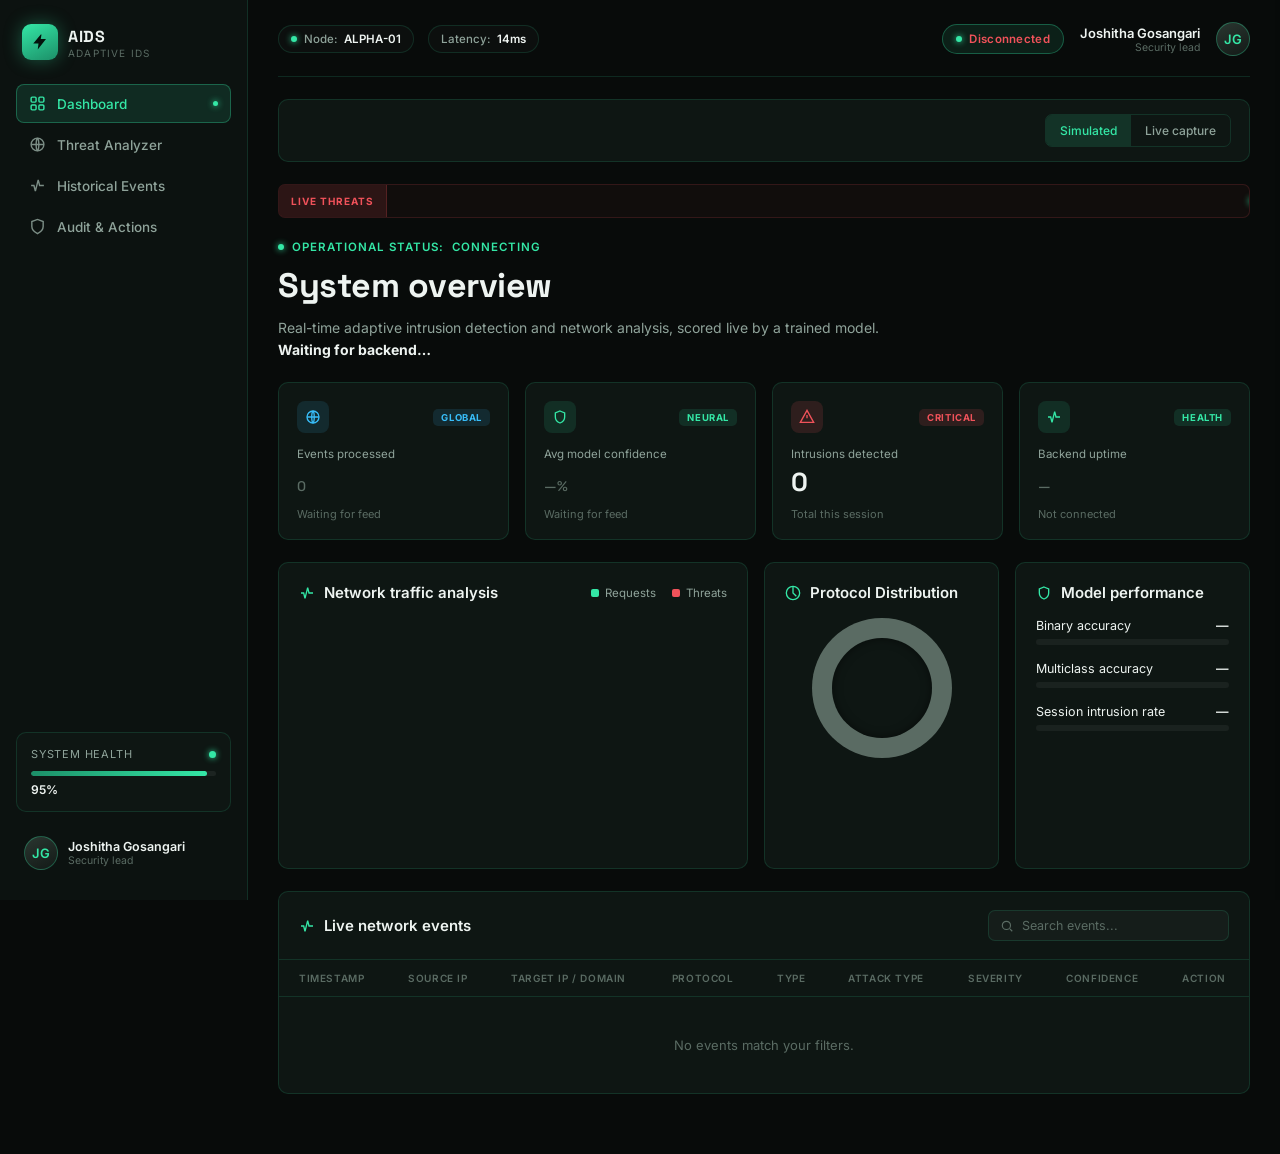
==== commit 2416a4a4: "Hardcode connection logic and remove connection inputs" ====
--- a/frontend/index.html
+++ b/frontend/index.html
@@ -69,16 +69,13 @@
   </div>
 
   <div class="conn-bar">
-    <div class="conn-row">
-      <label>Backend URL</label>
-      <input id="backendUrl" type="text" placeholder="http://localhost:8000" class="mono">
-      <button id="connectBtn" class="conn-btn">Connect</button>
+    <div class="conn-row" style="justify-content: flex-end;">
       <div class="mode-toggle">
         <button id="modeSimBtn" class="mode-btn mode-active" data-mode="simulated">Simulated</button>
         <button id="modeLiveBtn" class="mode-btn" data-mode="live">Live capture</button>
       </div>
     </div>
-    <div id="connStatus" class="conn-status">Auto-connecting to localhost:8000 — change the URL above for a LAN IP or deployed backend.</div>
+    <div id="connStatus" class="conn-status" style="display:none;"></div>
   </div>
 
   <div class="ticker-wrap">
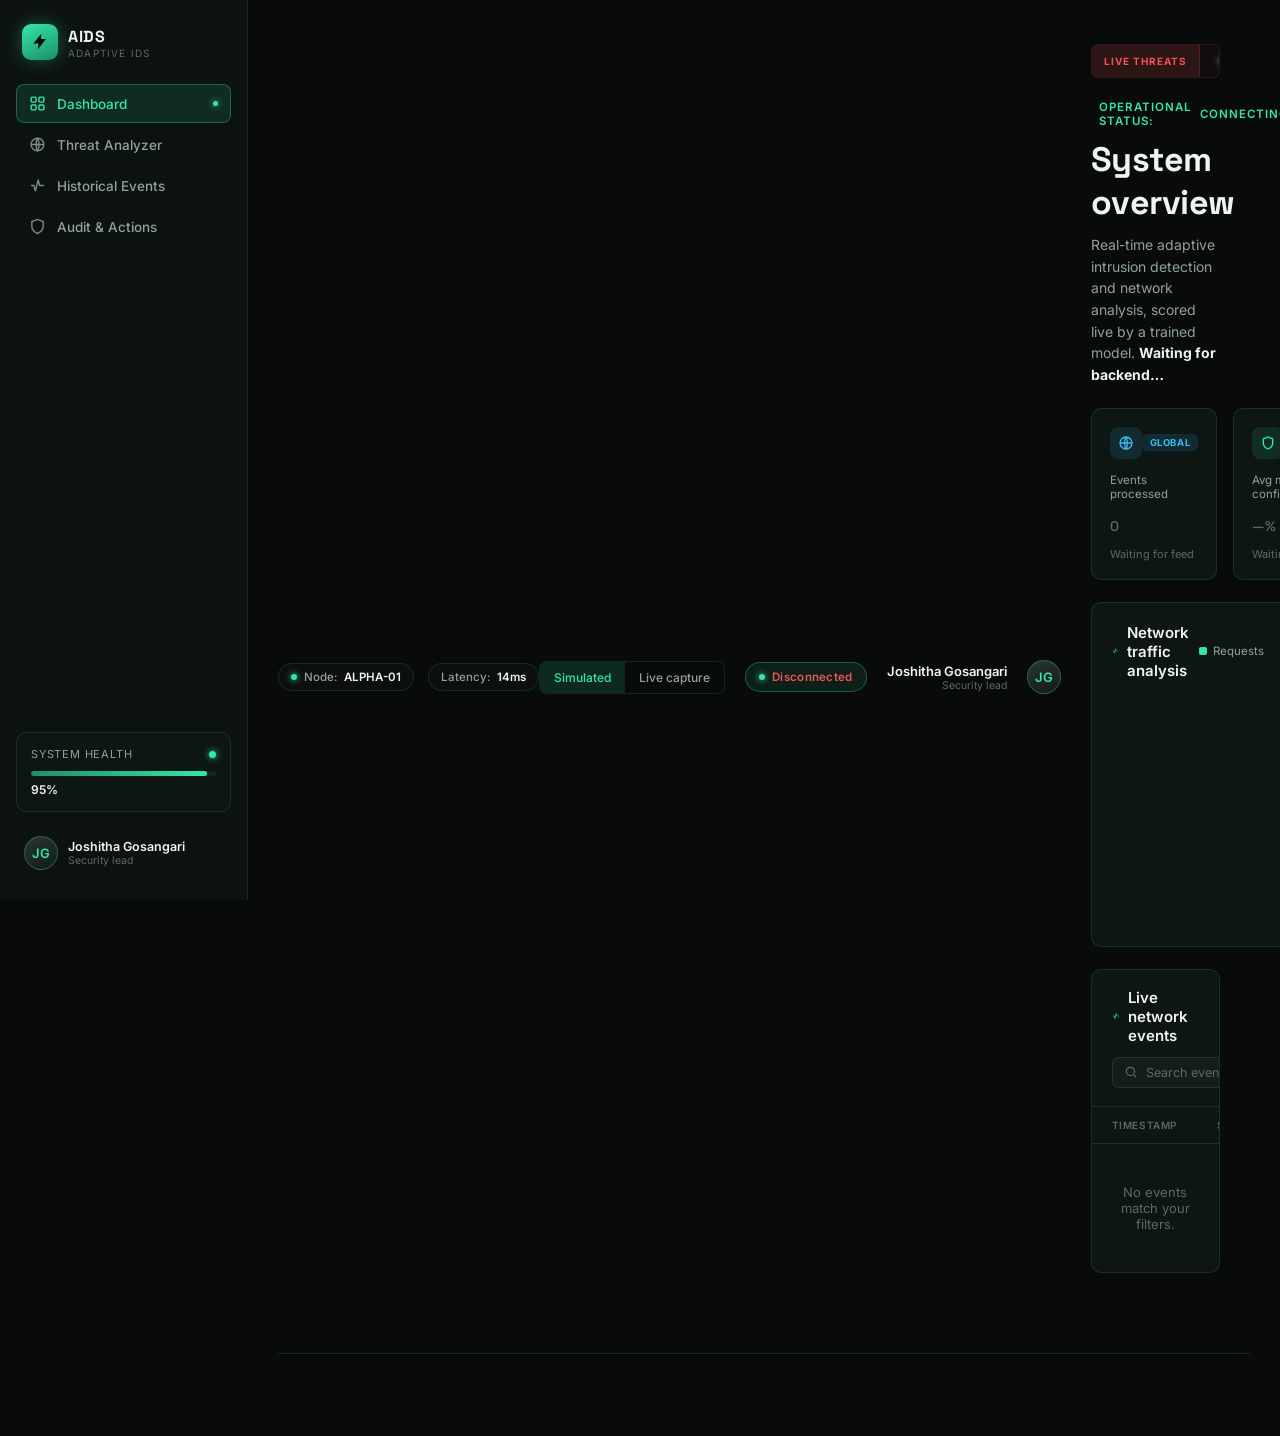
==== commit db7a2d75: "Fix UI topbar styling on all pages" ====
--- a/frontend/index.html
+++ b/frontend/index.html
@@ -61,22 +61,17 @@
       <div class="pill"><span class="pulse"></span> Node: <b>ALPHA-01</b></div>
       <div class="pill">Latency: <b id="latencyVal">14ms</b></div>
     </div>
-    <div class="topbar-right">
+    <div class="topbar-right" style="display:flex; align-items:center; gap:20px;">
+      <div class="mode-toggle">
+        <button id="modeSimBtn" class="mode-btn mode-active" data-mode="simulated">Simulated</button>
+        <button id="modeLiveBtn" class="mode-btn" data-mode="live">Live capture</button>
+      </div>
       <div class="live-badge" id="liveBadge"><span class="pulse"></span> <span id="liveBadgeText">Connecting…</span></div>
       <div class="topbar-user"><div class="name">Joshitha Gosangari</div><div class="role">Security lead</div></div>
       <div class="avatar">JG</div>
     </div>
-  </div>
-
-  <div class="conn-bar">
-    <div class="conn-row" style="justify-content: flex-end;">
-      <div class="mode-toggle">
-        <button id="modeSimBtn" class="mode-btn mode-active" data-mode="simulated">Simulated</button>
-        <button id="modeLiveBtn" class="mode-btn" data-mode="live">Live capture</button>
-      </div>
-    </div>
-    <div id="connStatus" class="conn-status" style="display:none;"></div>
-  </div>
+  </header>
+  <main class="content">
 
   <div class="ticker-wrap">
     <div class="ticker-label">LIVE THREATS</div>
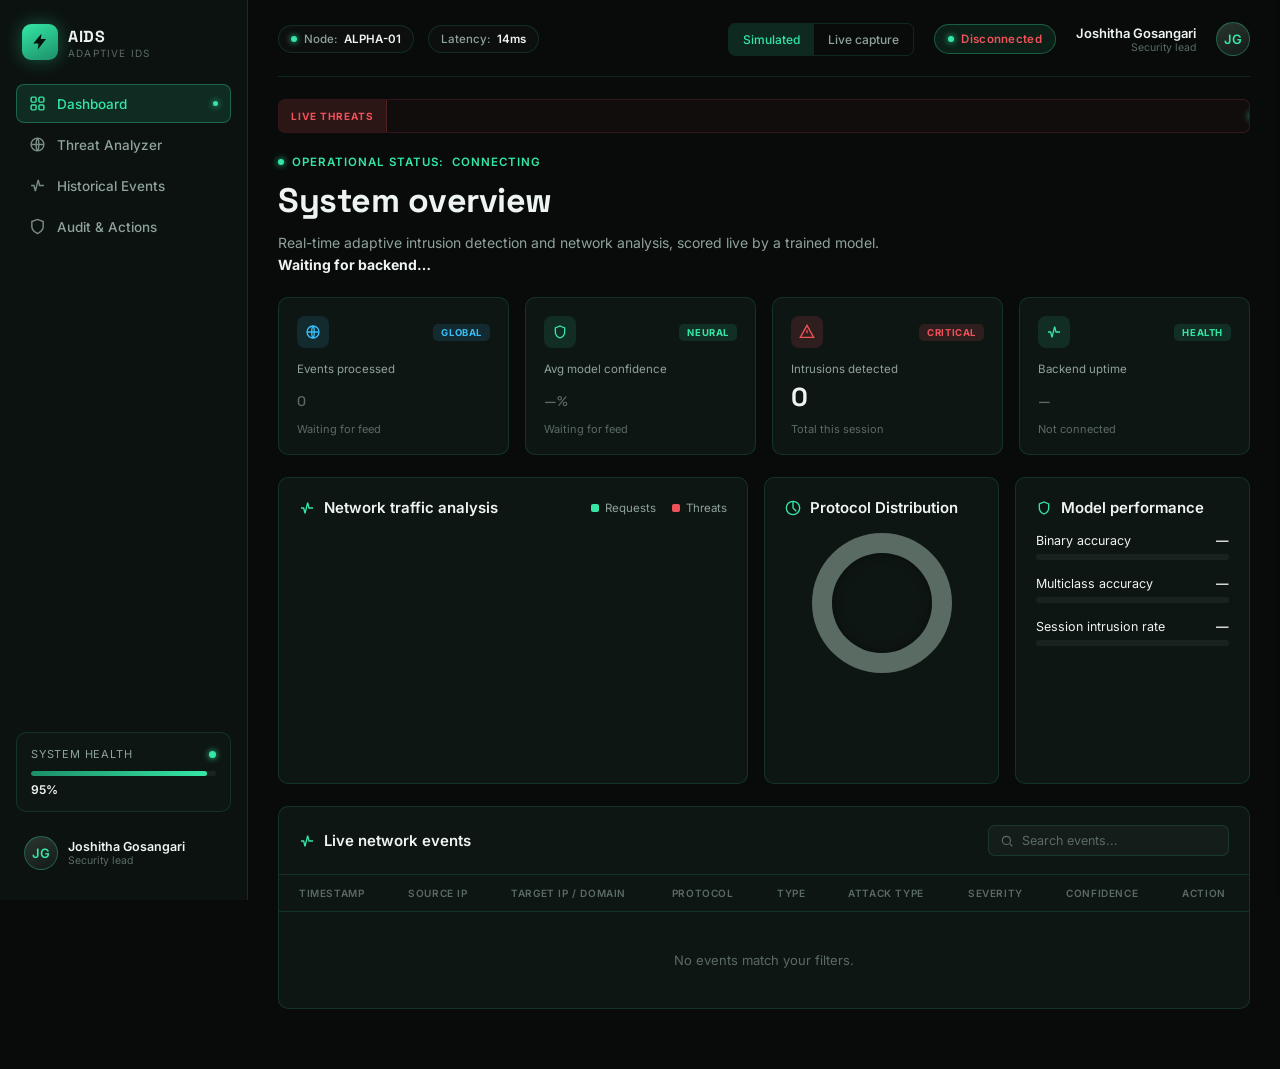
==== commit 725934e4: "Fix UI layout bug caused by stray tags" ====
--- a/frontend/index.html
+++ b/frontend/index.html
@@ -70,8 +70,7 @@
       <div class="topbar-user"><div class="name">Joshitha Gosangari</div><div class="role">Security lead</div></div>
       <div class="avatar">JG</div>
     </div>
-  </header>
-  <main class="content">
+  </div>
 
   <div class="ticker-wrap">
     <div class="ticker-label">LIVE THREATS</div>
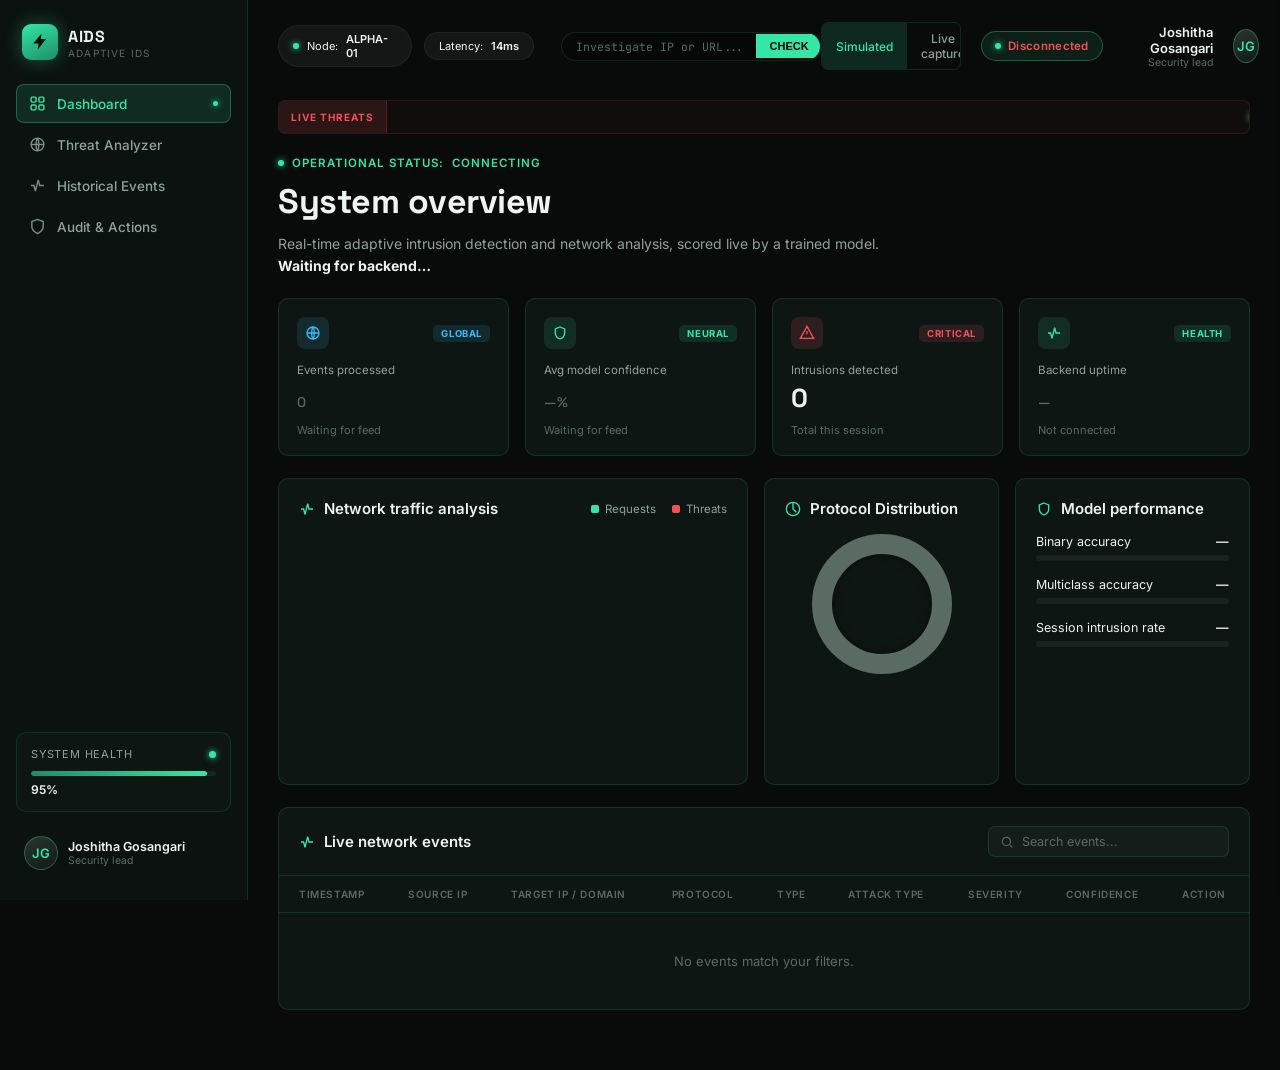
==== commit 19a56c12: "Add manual IP/URL lookup feature to topbar" ====
--- a/frontend/index.html
+++ b/frontend/index.html
@@ -60,6 +60,10 @@
     <div class="topbar-left">
       <div class="pill"><span class="pulse"></span> Node: <b>ALPHA-01</b></div>
       <div class="pill">Latency: <b id="latencyVal">14ms</b></div>
+      <div class="lookup-bar">
+        <input type="text" id="manualLookupInput" placeholder="Investigate IP or URL..." class="mono" onkeypress="if(event.key==='Enter') manualLookup()">
+        <button onclick="manualLookup()">Check</button>
+      </div>
     </div>
     <div class="topbar-right" style="display:flex; align-items:center; gap:20px;">
       <div class="mode-toggle">
--- a/frontend/css/styles.css
+++ b/frontend/css/styles.css
@@ -80,17 +80,17 @@
 
   /* ---------- Main ---------- */
   main{ flex:1; min-width:0; padding:22px 30px 60px; }
-  .topbar{
-    display:flex; align-items:center; justify-content:space-between;
-    padding-bottom:20px; margin-bottom:22px; border-bottom:1px solid var(--border);
-  }
-  .topbar-left{ display:flex; align-items:center; gap:14px; }
-  .pill{
-    display:flex; align-items:center; gap:7px;
-    font-size:11.5px; font-weight:500; color:var(--text-secondary);
-    padding:6px 12px; border-radius:20px; border:1px solid var(--border);
-    background:rgba(255,255,255,0.02);
-  }
+  .topbar{ display:flex; justify-content:space-between; margin-bottom:30px; align-items:center; }
+  .topbar-left{ display:flex; align-items:center; gap:12px; }
+  .pill{ background:rgba(255,255,255,0.05); border-radius:30px; padding:6px 14px; font-size:11px; display:flex; align-items:center; gap:8px; border:1px solid rgba(255,255,255,0.05); }
+  
+  .lookup-bar { display:flex; align-items:center; background:rgba(0,0,0,0.2); border:1px solid var(--border); border-radius:30px; overflow:hidden; margin-left:15px; }
+  .lookup-bar input { background:transparent; border:none; color:var(--text-primary); padding:6px 14px; font-size:11.5px; width:200px; outline:none; }
+  .lookup-bar input::placeholder { color:var(--text-muted); }
+  .lookup-bar button { background:var(--green); color:#000; border:none; padding:6px 14px; font-size:11px; font-weight:700; cursor:pointer; text-transform:uppercase; transition:background .2s; }
+  .lookup-bar button:hover { background:#2cc990; }
+
+  .live-badge{ font-size:11.5px; display:flex; align-items:center; gap:8px; color:var(--green); background:rgba(52,225,161,0.1); padding:6px 12px; border-radius:30px; font-weight:600;}
   .pill b{ color:var(--text-primary); font-weight:600; }
   .pulse{ width:6px; height:6px; border-radius:50%; background:var(--green); box-shadow:0 0 6px var(--green); animation:pulse 1.8s infinite; }
   @keyframes pulse{ 0%,100%{opacity:1;} 50%{opacity:.35;} }
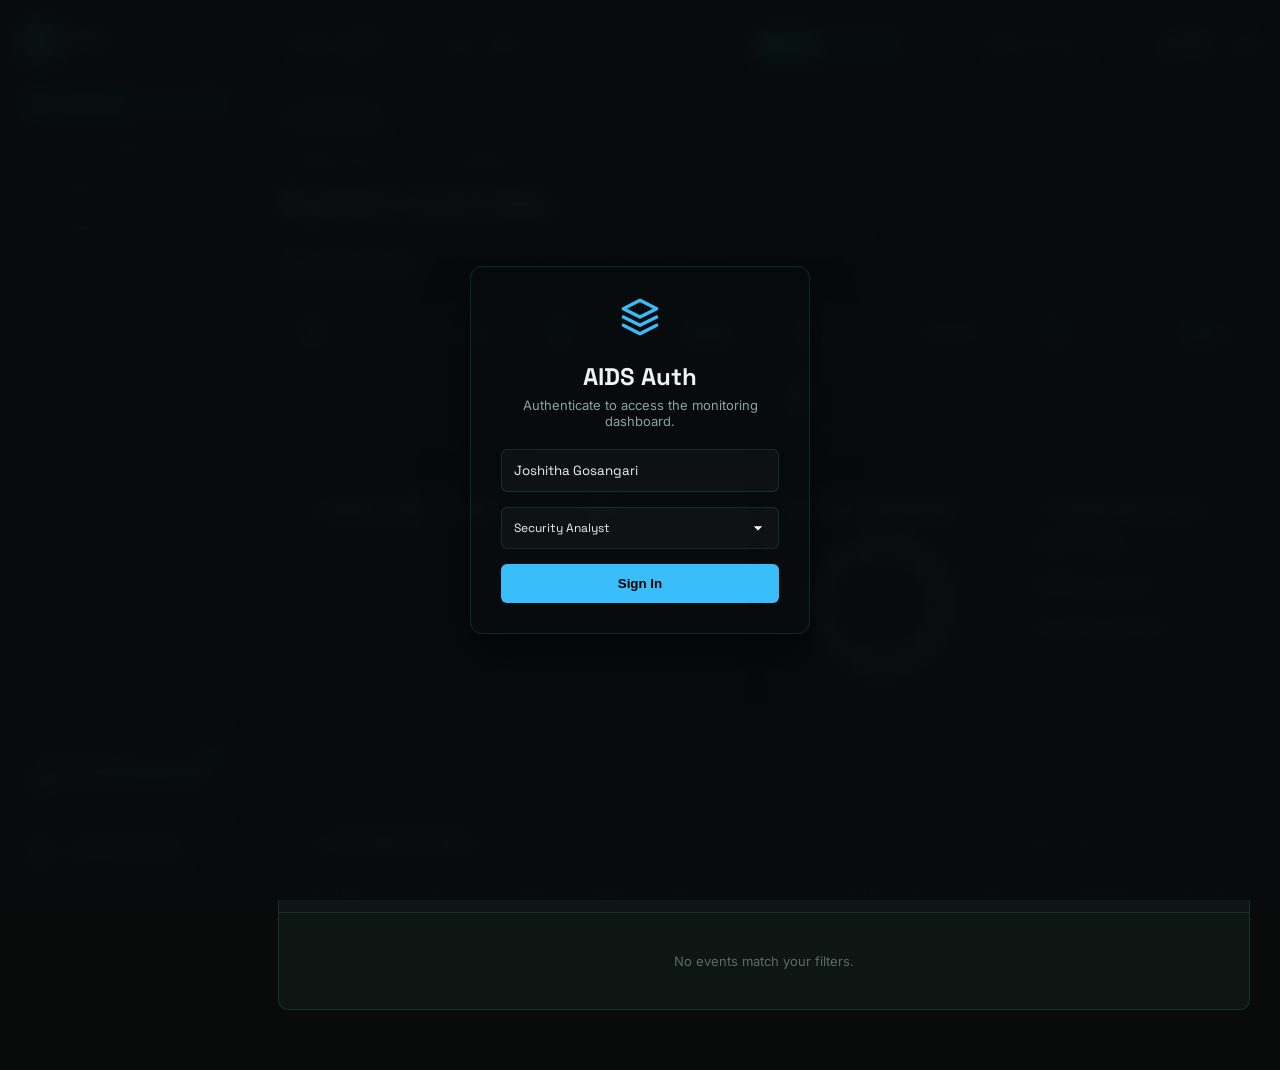
==== commit beb25710: "Complete F19, F20, F22 features" ====
--- a/frontend/index.html
+++ b/frontend/index.html
@@ -260,5 +260,23 @@
 </div>
 
 <script src="js/app.js" defer></script>
+
+<div class="login-overlay" id="loginOverlay">
+  <div class="login-box">
+    <div style="margin-bottom:20px;">
+      <svg width="40" height="40" viewBox="0 0 24 24" fill="none" stroke="var(--cyan)" stroke-width="2" stroke-linecap="round" stroke-linejoin="round"><path d="M12 2L2 7l10 5 10-5-10-5zM2 17l10 5 10-5M2 12l10 5 10-5"/></svg>
+    </div>
+    <h2 class="display" style="font-size:24px; margin-bottom:5px;">AIDS Auth</h2>
+    <p style="color:var(--text-secondary); font-size:13px; margin-bottom:20px;">Authenticate to access the monitoring dashboard.</p>
+    <input type="text" id="loginName" class="login-input" placeholder="Your Name" value="Joshitha Gosangari">
+    <select id="loginRole" class="login-input" style="appearance:none; background-image:url('data:image/svg+xml;utf8,<svg fill=%22%23fff%22 viewBox=%220 0 24 24%22 xmlns=%22http://www.w3.org/2000/svg%22><path d=%22M7 10l5 5 5-5z%22/></svg>'); background-repeat:no-repeat; background-position:right 10px center; background-size:20px;">
+      <option value="Admin">Administrator</option>
+      <option value="Analyst" selected>Security Analyst</option>
+      <option value="Viewer">Viewer (Read-Only)</option>
+    </select>
+    <button class="login-btn" onclick="doLogin()">Sign In</button>
+  </div>
+</div>
 </body>
+
 </html>
--- a/frontend/css/styles.css
+++ b/frontend/css/styles.css
@@ -344,4 +344,48 @@
     color:var(--green); padding:12px 20px; border-radius:8px; z-index:1000; display:flex; align-items:center; gap:10px;
     box-shadow: 0 4px 12px rgba(0,0,0,0.5); transform:translateY(100px); opacity:0; transition:all 0.3s;
   }
-  .toast.show { transform:translateY(0); opacity:1; }+  .toast.show { transform:translateY(0); opacity:1; }
+
+/* Authentication Overlay */
+.login-overlay {
+  position: fixed;
+  top: 0; left: 0; width: 100%; height: 100%;
+  background: rgba(8,11,14,0.95);
+  backdrop-filter: blur(10px);
+  z-index: 10000;
+  display: flex;
+  align-items: center;
+  justify-content: center;
+  flex-direction: column;
+}
+.login-box {
+  background: var(--surface);
+  border: 1px solid var(--border);
+  border-radius: 12px;
+  padding: 30px;
+  width: 340px;
+  text-align: center;
+  box-shadow: 0 20px 40px rgba(0,0,0,0.5);
+}
+.login-input {
+  width: 100%;
+  background: rgba(255,255,255,0.03);
+  border: 1px solid var(--border);
+  color: var(--text);
+  padding: 12px;
+  border-radius: 6px;
+  margin-bottom: 15px;
+  font-family: 'Space Grotesk', sans-serif;
+}
+.login-btn {
+  width: 100%;
+  padding: 12px;
+  background: var(--cyan);
+  color: #000;
+  border: none;
+  border-radius: 6px;
+  font-weight: bold;
+  cursor: pointer;
+  transition: all 0.2s;
+}
+.login-btn:hover { background: #5eead4; }
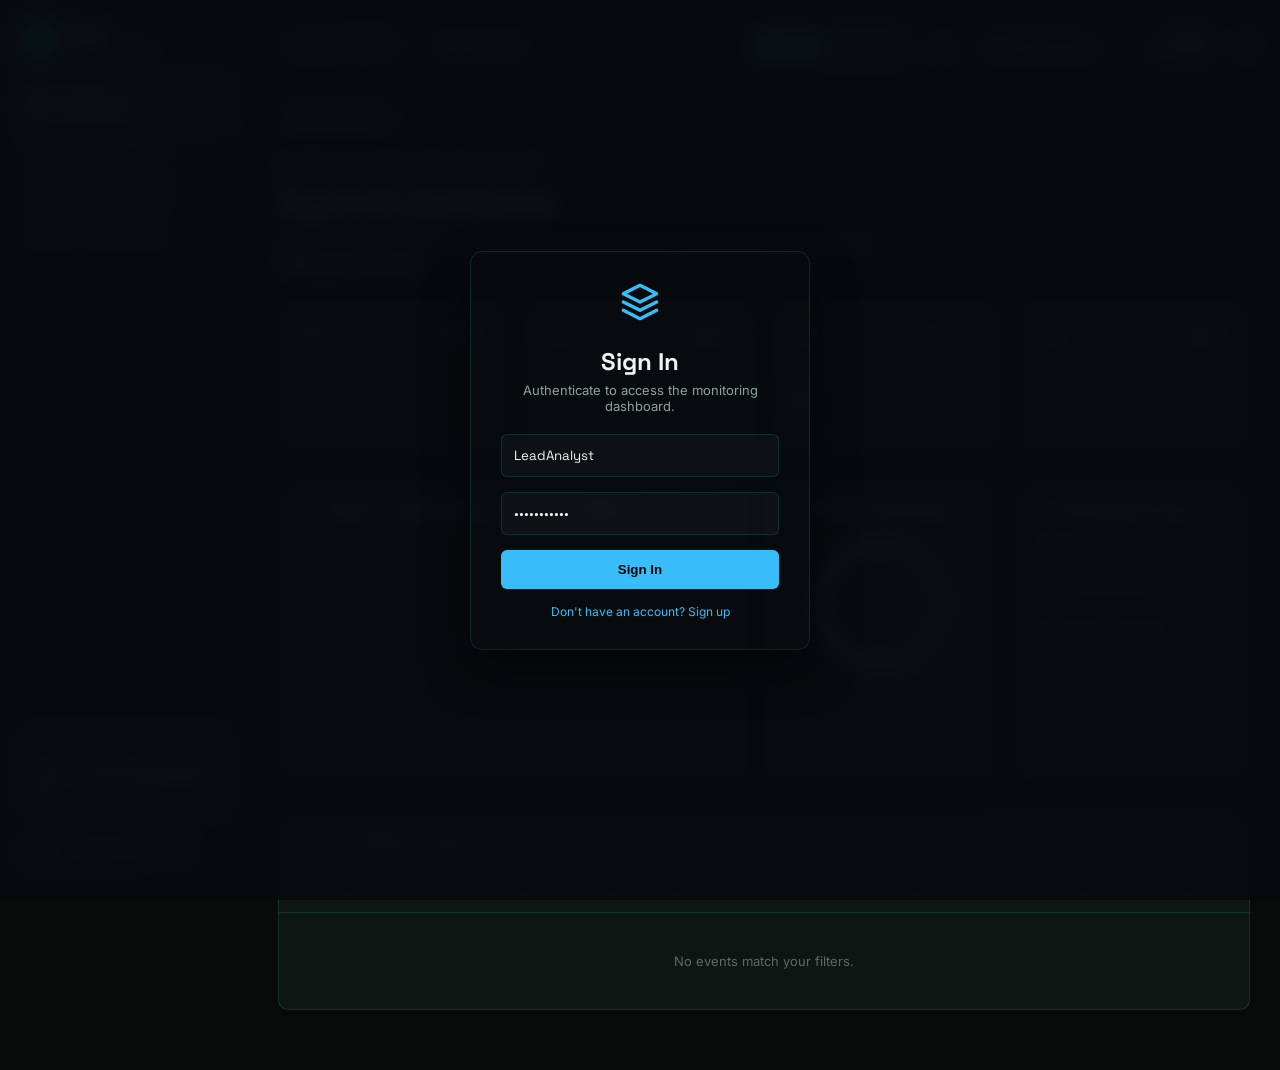
==== commit d0a04f52: "Add full backend authentication" ====
--- a/frontend/index.html
+++ b/frontend/index.html
@@ -266,15 +266,22 @@
     <div style="margin-bottom:20px;">
       <svg width="40" height="40" viewBox="0 0 24 24" fill="none" stroke="var(--cyan)" stroke-width="2" stroke-linecap="round" stroke-linejoin="round"><path d="M12 2L2 7l10 5 10-5-10-5zM2 17l10 5 10-5M2 12l10 5 10-5"/></svg>
     </div>
-    <h2 class="display" style="font-size:24px; margin-bottom:5px;">AIDS Auth</h2>
-    <p style="color:var(--text-secondary); font-size:13px; margin-bottom:20px;">Authenticate to access the monitoring dashboard.</p>
-    <input type="text" id="loginName" class="login-input" placeholder="Your Name" value="Joshitha Gosangari">
-    <select id="loginRole" class="login-input" style="appearance:none; background-image:url('data:image/svg+xml;utf8,<svg fill=%22%23fff%22 viewBox=%220 0 24 24%22 xmlns=%22http://www.w3.org/2000/svg%22><path d=%22M7 10l5 5 5-5z%22/></svg>'); background-repeat:no-repeat; background-position:right 10px center; background-size:20px;">
+    <h2 class="display" id="authTitle" style="font-size:24px; margin-bottom:5px;">Sign In</h2>
+    <p id="authDesc" style="color:var(--text-secondary); font-size:13px; margin-bottom:20px;">Authenticate to access the monitoring dashboard.</p>
+    
+    <input type="text" id="loginName" class="login-input" placeholder="Username" value="LeadAnalyst">
+    <input type="password" id="loginPassword" class="login-input" placeholder="Password" value="password123">
+    
+    <select id="loginRole" class="login-input" style="appearance:none; display:none; background-image:url('data:image/svg+xml;utf8,<svg fill=%22%23fff%22 viewBox=%220 0 24 24%22 xmlns=%22http://www.w3.org/2000/svg%22><path d=%22M7 10l5 5 5-5z%22/></svg>'); background-repeat:no-repeat; background-position:right 10px center; background-size:20px;">
       <option value="Admin">Administrator</option>
       <option value="Analyst" selected>Security Analyst</option>
       <option value="Viewer">Viewer (Read-Only)</option>
     </select>
-    <button class="login-btn" onclick="doLogin()">Sign In</button>
+    
+    <button class="login-btn" id="authBtn" onclick="doAuth()">Sign In</button>
+    <div style="margin-top:15px; font-size:12px; color:var(--text-secondary);">
+      <a href="#" onclick="toggleAuthMode()" id="authToggle" style="color:var(--cyan); text-decoration:none;">Don't have an account? Sign up</a>
+    </div>
   </div>
 </div>
 </body>
